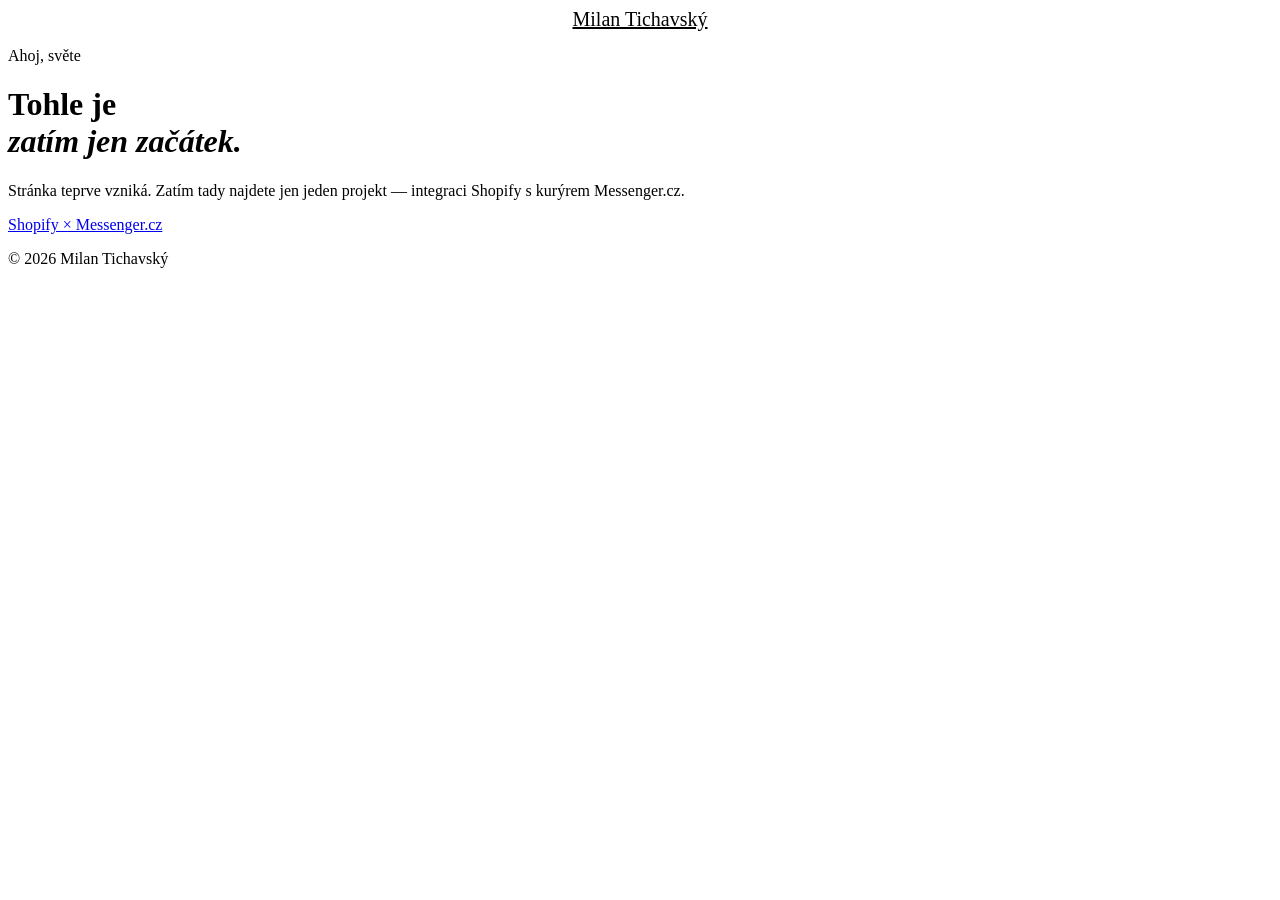
==== index.html @ dc61c3b8 "Improve!" ====
<!DOCTYPE html>
<html lang="cs">
<head>
  <meta charset="UTF-8" />
  <meta name="viewport" content="width=device-width, initial-scale=1.0" />
  <title>Milan Tichavský</title>
  <meta name="description" content="Osobní stránka Milana Tichavského." />

  <link rel="preconnect" href="https://fonts.googleapis.com" />
  <link rel="preconnect" href="https://fonts.gstatic.com" crossorigin />
  <link href="https://fonts.googleapis.com/css2?family=Fraunces:ital,opsz,wght@0,9..144,300;0,9..144,600;1,9..144,300&family=Instrument+Sans:wght@400;500&display=swap" rel="stylesheet" />
  <link rel="stylesheet" href="style.css" />
  <style>
    nav .wrap { display: block; text-align: center; }
    .nav-logo { font-size: 1.25rem; color: var(--ink); }
  </style>
</head>
<body>
  <nav>
    <div class="wrap">
      <a href="/" class="nav-logo">Milan Tichavský</a>
    </div>
  </nav>

  <header class="hero">
    <div class="wrap">
      <p class="eyebrow">Ahoj, světe</p>
      <h1>Tohle je<br /><em>zatím jen začátek.</em></h1>
      <p class="hero-sub">
        Stránka teprve vzniká. Zatím tady najdete jen jeden projekt —
        integraci Shopify s kurýrem Messenger.cz.
      </p>
      <div class="hero-actions">
        <a href="integrace-messenger/index.html" class="btn-primary">Shopify × Messenger.cz</a>
      </div>
    </div>
  </header>

  <footer>
    <div class="wrap">
      <p>&copy; 2026 Milan Tichavský</p>
    </div>
  </footer>
</body>
</html>
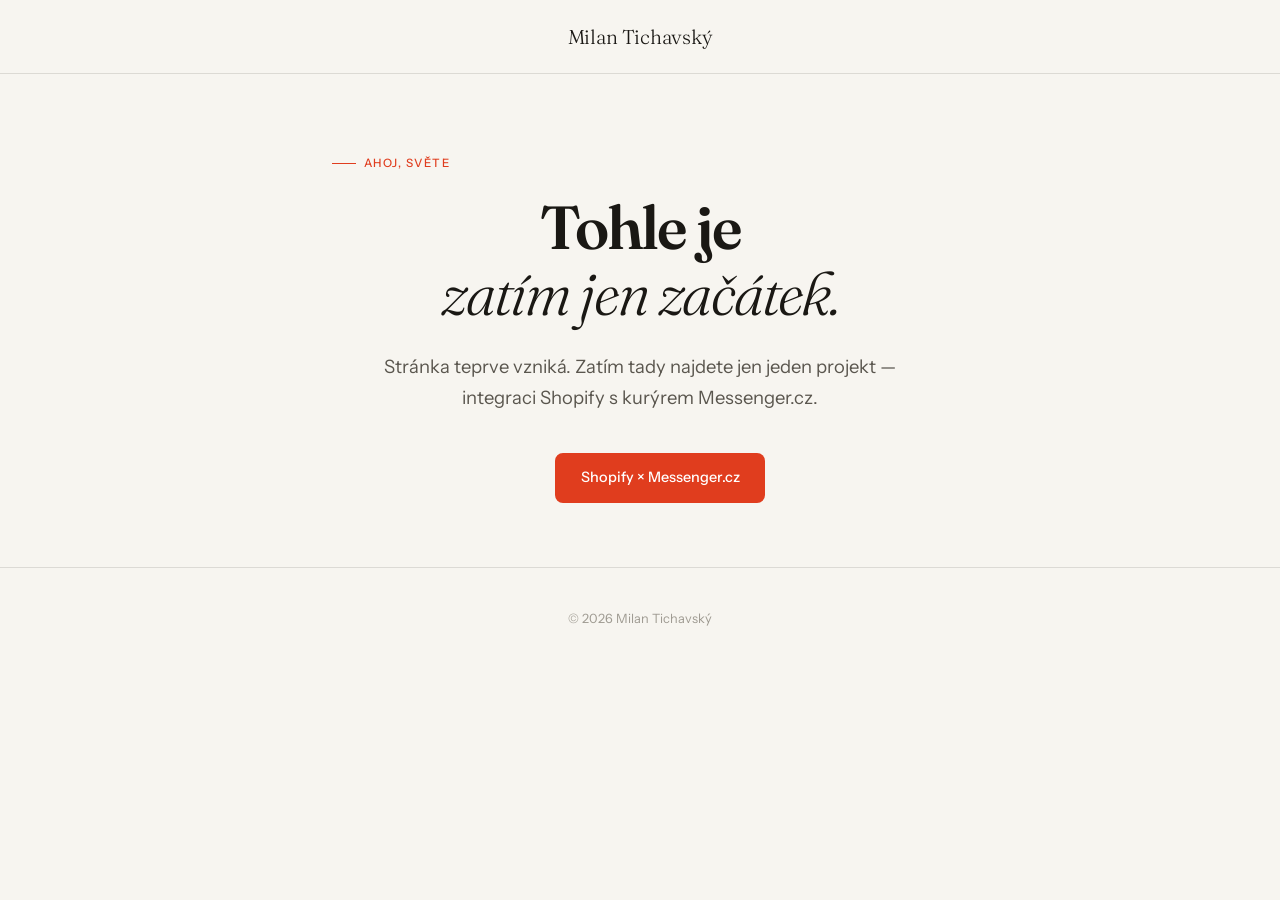
==== commit 33e2fc6c: "Better headings" ====
--- a/index.html
+++ b/index.html
@@ -13,6 +13,9 @@
   <style>
     nav .wrap { display: block; text-align: center; }
     .nav-logo { font-size: 1.25rem; color: var(--ink); }
+    @media (min-width: 768px) {
+      .hero-actions { justify-content: center; margin-left: 2.5rem; }
+    }
   </style>
 </head>
 <body>
--- a/style.css
+++ b/style.css
@@ -0,0 +1,467 @@
+*, *::before, *::after { box-sizing: border-box; margin: 0; padding: 0; }
+
+:root {
+  --bg: #f7f5f0;
+  --surface: #ffffff;
+  --ink: #1a1814;
+  --ink2: #5a564e;
+  --ink3: #9e9a91;
+  --accent: #e03d1e;
+  --accent-bg: #fdf1ee;
+  --rule: rgba(26,24,20,0.12);
+  --max: 760px;
+}
+
+html { scroll-behavior: smooth; }
+
+body {
+  font-family: 'Instrument Sans', sans-serif;
+  background: var(--bg);
+  color: var(--ink);
+  font-size: 17px;
+  line-height: 1.65;
+  -webkit-font-smoothing: antialiased;
+}
+
+/* ── Layout ── */
+.wrap {
+  max-width: var(--max);
+  margin: 0 auto;
+  padding: 0 2rem;
+}
+
+/* ── Nav ── */
+nav {
+  border-bottom: 1px solid var(--rule);
+  padding: 1.25rem 0;
+  position: sticky;
+  top: 0;
+  background: rgba(247,245,240,0.92);
+  backdrop-filter: blur(8px);
+  z-index: 10;
+}
+
+nav .wrap {
+  display: flex;
+  align-items: center;
+  justify-content: space-between;
+}
+
+.nav-logo {
+  font-family: 'Fraunces', serif;
+  font-size: 1rem;
+  font-weight: 300;
+  letter-spacing: -0.01em;
+  color: var(--ink);
+  text-decoration: none;
+}
+
+.nav-logo span {
+  color: var(--accent);
+}
+
+.nav-cta {
+  font-size: 0.8rem;
+  font-weight: 500;
+  color: var(--accent);
+  text-decoration: none;
+  border: 1.5px solid var(--accent);
+  border-radius: 6px;
+  padding: 0.4rem 0.9rem;
+  transition: background 0.15s, color 0.15s;
+}
+
+.nav-cta:hover {
+  background: var(--accent);
+  color: #fff;
+}
+
+/* ── Centering ── */
+.hero .wrap,
+section .wrap { text-align: center; }
+
+.hero-sub,
+.section-intro { margin-left: auto; margin-right: auto; }
+
+.hero-actions,
+.hero-pills { justify-content: center; }
+
+.steps, .faq-list, .contact-grid { text-align: left; }
+
+/* ── Hero ── */
+.hero {
+  padding: 5rem 0 4rem;
+  border-bottom: 1px solid var(--rule);
+
+  opacity: 0;
+  transform: translateY(16px);
+  animation: rise 0.6s cubic-bezier(0.22,1,0.36,1) 0.1s forwards;
+}
+
+@keyframes rise {
+  to { opacity: 1; transform: translateY(0); }
+}
+
+.eyebrow {
+  font-size: 0.72rem;
+  font-weight: 500;
+  letter-spacing: 0.13em;
+  text-transform: uppercase;
+  color: var(--accent);
+  margin-bottom: 1.4rem;
+  display: flex;
+  align-items: center;
+  gap: 0.5rem;
+}
+
+@media (min-width: 768px) {
+  .eyebrow { padding-left: 2.5rem; }
+}
+
+.eyebrow::before {
+  content: '';
+  display: block;
+  width: 24px;
+  height: 1.5px;
+  background: var(--accent);
+}
+
+h1 {
+  font-family: 'Fraunces', serif;
+  font-size: clamp(2.4rem, 5.5vw, 3.8rem);
+  font-weight: 600;
+  line-height: 1.08;
+  letter-spacing: -0.03em;
+  color: var(--ink);
+  margin-bottom: 1.5rem;
+}
+
+h1 em {
+  font-style: italic;
+  font-weight: 300;
+}
+
+.hero-sub {
+  font-size: 1.15rem;
+  color: var(--ink2);
+  max-width: 560px;
+  line-height: 1.7;
+  margin-bottom: 2.5rem;
+}
+
+.hero-pills {
+  display: flex;
+  gap: 0.6rem;
+  flex-wrap: wrap;
+  margin-bottom: 2.5rem;
+}
+
+.price-pill {
+  display: inline-flex;
+  align-items: center;
+  background: var(--accent-bg);
+  border: 1.5px solid rgba(224,61,30,0.2);
+  border-radius: 8px;
+  padding: 0.45rem 0.9rem;
+  font-size: 0.85rem;
+  font-weight: 500;
+  color: var(--accent);
+}
+
+.hero-actions {
+  display: flex;
+  gap: 1rem;
+  flex-wrap: wrap;
+  align-items: center;
+}
+
+.btn-primary {
+  font-family: 'Instrument Sans', sans-serif;
+  font-size: 0.9rem;
+  font-weight: 500;
+  color: #fff;
+  background: var(--accent);
+  border: none;
+  border-radius: 8px;
+  padding: 0.8rem 1.6rem;
+  cursor: pointer;
+  text-decoration: none;
+  transition: opacity 0.15s, transform 0.15s;
+  display: inline-block;
+}
+
+.btn-primary:hover { opacity: 0.88; transform: translateY(-1px); }
+
+.btn-ghost {
+  font-size: 0.9rem;
+  color: var(--ink2);
+  text-decoration: none;
+  border-bottom: 1px solid var(--rule);
+  padding-bottom: 1px;
+  transition: color 0.15s, border-color 0.15s;
+}
+
+.btn-ghost:hover { color: var(--ink); border-color: var(--ink); }
+
+/* ── Sections ── */
+section {
+  padding: 4rem 0;
+  border-bottom: 1px solid var(--rule);
+}
+
+h2 {
+  font-family: 'Fraunces', serif;
+  font-size: clamp(1.6rem, 3.5vw, 2.2rem);
+  font-weight: 600;
+  line-height: 1.15;
+  letter-spacing: -0.025em;
+  margin-bottom: 1rem;
+}
+
+h2 em { font-style: italic; font-weight: 300; }
+
+.section-intro {
+  color: var(--ink2);
+  max-width: 580px;
+  margin-bottom: 2.5rem;
+}
+
+/* ── How it works ── */
+.steps {
+  display: flex;
+  flex-direction: column;
+  gap: 0;
+  position: relative;
+}
+
+.steps::before {
+  content: '';
+  position: absolute;
+  left: 19px;
+  top: 40px;
+  bottom: 40px;
+  width: 1px;
+  background: var(--rule);
+}
+
+.step {
+  display: grid;
+  grid-template-columns: 40px 1fr;
+  gap: 1.25rem;
+  padding: 1.25rem 0;
+  align-items: start;
+}
+
+.step-num {
+  width: 38px;
+  height: 38px;
+  border-radius: 50%;
+  border: 1.5px solid var(--rule);
+  background: var(--bg);
+  display: flex;
+  align-items: center;
+  justify-content: center;
+  font-size: 0.78rem;
+  font-weight: 500;
+  color: var(--ink3);
+  flex-shrink: 0;
+  position: relative;
+  z-index: 1;
+}
+
+.step-num.active {
+  border-color: var(--accent);
+  background: var(--accent);
+  color: #fff;
+}
+
+.step-title {
+  font-weight: 500;
+  font-size: 0.95rem;
+  margin-bottom: 0.2rem;
+  margin-top: 0.5rem;
+}
+
+.step-desc {
+  font-size: 0.88rem;
+  color: var(--ink2);
+  line-height: 1.6;
+}
+
+/* ── Honesty box ── */
+.honesty-box {
+  background: var(--surface);
+  border: 1px solid var(--rule);
+  border-left: 3px solid var(--accent);
+  border-radius: 10px;
+  padding: 1.75rem 2rem;
+  margin-top: 1rem;
+}
+
+.honesty-box p + p { margin-top: 0.85rem; }
+
+.honesty-box strong {
+  font-weight: 500;
+  color: var(--ink);
+}
+
+/* ── FAQ ── */
+.faq-list {
+  display: flex;
+  flex-direction: column;
+  gap: 0;
+}
+
+details {
+  border-bottom: 1px solid var(--rule);
+}
+
+details:first-child { border-top: 1px solid var(--rule); }
+
+summary {
+  font-weight: 500;
+  font-size: 0.97rem;
+  padding: 1.1rem 0;
+  cursor: pointer;
+  list-style: none;
+  display: flex;
+  justify-content: space-between;
+  align-items: center;
+  gap: 1rem;
+}
+
+summary::-webkit-details-marker { display: none; }
+
+summary::after {
+  content: '+';
+  font-size: 1.3rem;
+  font-weight: 300;
+  color: var(--ink3);
+  flex-shrink: 0;
+  transition: transform 0.2s;
+}
+
+details[open] summary::after {
+  transform: rotate(45deg);
+}
+
+.faq-answer {
+  font-size: 0.9rem;
+  color: var(--ink2);
+  line-height: 1.7;
+  padding-bottom: 1.1rem;
+}
+
+.faq-answer p + p { margin-top: 0.6rem; }
+
+/* ── Contact ── */
+.contact-grid {
+  display: grid;
+  grid-template-columns: 1fr 1fr;
+  gap: 1.5rem;
+  margin-top: 0.5rem;
+}
+
+@media (max-width: 520px) {
+  .contact-grid { grid-template-columns: 1fr; }
+}
+
+.contact-card {
+  background: var(--surface);
+  border: 1px solid var(--rule);
+  border-radius: 12px;
+  padding: 1.5rem;
+}
+
+.contact-label {
+  font-size: 0.72rem;
+  font-weight: 500;
+  letter-spacing: 0.1em;
+  text-transform: uppercase;
+  color: var(--ink3);
+  margin-bottom: 0.5rem;
+}
+
+.contact-value {
+  font-size: 1rem;
+  font-weight: 500;
+  color: var(--ink);
+  text-decoration: none;
+  word-break: break-all;
+}
+
+.contact-value:hover { color: var(--accent); }
+
+.contact-note {
+  font-size: 0.8rem;
+  color: var(--ink3);
+  margin-top: 0.35rem;
+}
+
+/* ── Footer ── */
+footer {
+  padding: 2.5rem 0;
+  text-align: center;
+  font-size: 0.8rem;
+  color: var(--ink3);
+}
+
+footer a {
+  color: var(--ink3);
+  text-decoration: none;
+}
+
+footer a:hover { color: var(--accent); }
+
+/* ── Utilities ── */
+.mt-sm { margin-top: 0.75rem; }
+.mt-md { margin-top: 1.5rem; }
+
+a { color: var(--accent); }
+
+/* ── Back pill ── */
+.back-pill {
+  position: fixed;
+  top: 1rem;
+  left: 1rem;
+  display: inline-flex;
+  align-items: center;
+  gap: 0.3rem;
+  font-size: 0.85rem;
+  font-weight: 500;
+  color: var(--ink2);
+  background: var(--surface);
+  border: 1px solid var(--rule);
+  border-radius: 999px;
+  padding: 0.5rem 1rem;
+  text-decoration: none;
+  z-index: 100;
+  transition: opacity 0.3s ease, transform 0.3s ease, color 0.15s;
+}
+
+@media (min-width: 768px) {
+  .back-pill {
+    font-size: 0.95rem;
+    padding: 0.6rem 1.25rem;
+  }
+}
+
+.back-pill:hover { color: var(--ink); }
+
+.back-pill.hidden {
+  opacity: 0;
+  transform: scale(0.85) translateY(-4px);
+  pointer-events: none;
+}
+
+/* ── Stagger animations ── */
+.fade-in {
+  opacity: 0;
+  transform: translateY(14px);
+  transition: opacity 0.5s ease, transform 0.5s ease;
+}
+
+.fade-in.visible {
+  opacity: 1;
+  transform: translateY(0);
+}
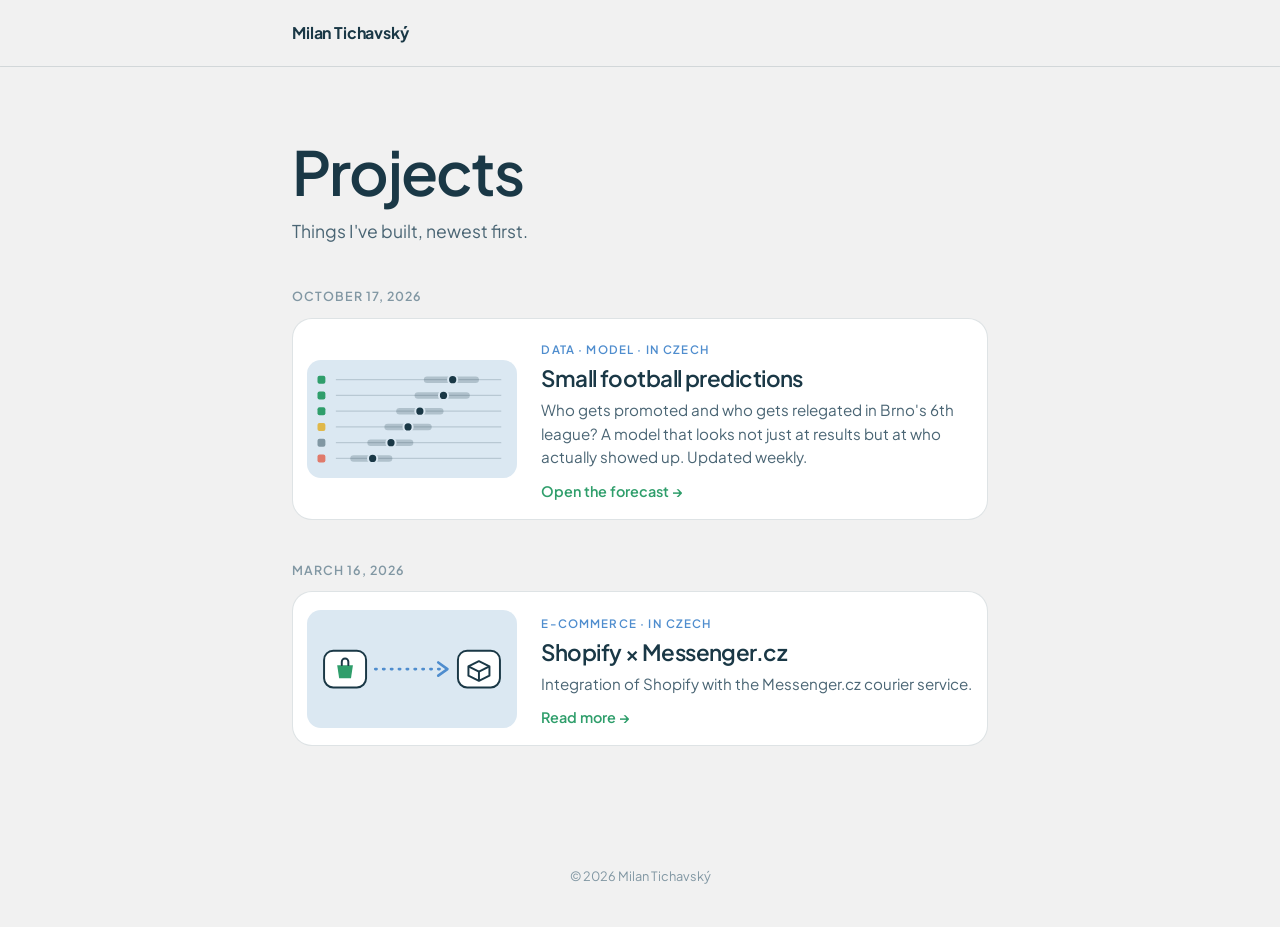
==== commit 28abdd03: "Add small football forecast, blog-style English home, shared restyle Co-Authored-By: Claude Sonnet 5" ====
--- a/index.html
+++ b/index.html
@@ -1,22 +1,14 @@
 <!DOCTYPE html>
-<html lang="cs">
+<html lang="en">
 <head>
   <meta charset="UTF-8" />
   <meta name="viewport" content="width=device-width, initial-scale=1.0" />
-  <title>Milan Tichavský</title>
-  <meta name="description" content="Osobní stránka Milana Tichavského." />
-
+  <title>Milan Tichavský · Projects</title>
+  <meta name="description" content="Projects by Milan Tichavský, newest first." />
   <link rel="preconnect" href="https://fonts.googleapis.com" />
   <link rel="preconnect" href="https://fonts.gstatic.com" crossorigin />
-  <link href="https://fonts.googleapis.com/css2?family=Fraunces:ital,opsz,wght@0,9..144,300;0,9..144,600;1,9..144,300&family=Instrument+Sans:wght@400;500&display=swap" rel="stylesheet" />
+  <link href="https://fonts.googleapis.com/css2?family=Plus+Jakarta+Sans:wght@400;500;600;700&display=swap" rel="stylesheet" />
   <link rel="stylesheet" href="style.css" />
-  <style>
-    nav .wrap { display: block; text-align: center; }
-    .nav-logo { font-size: 1.25rem; color: var(--ink); }
-    @media (min-width: 768px) {
-      .hero-actions { justify-content: center; margin-left: 2.5rem; }
-    }
-  </style>
 </head>
 <body>
   <nav>
@@ -25,19 +17,74 @@
     </div>
   </nav>
 
-  <header class="hero">
-    <div class="wrap">
-      <p class="eyebrow">Ahoj, světe</p>
-      <h1>Tohle je<br /><em>zatím jen začátek.</em></h1>
-      <p class="hero-sub">
-        Stránka teprve vzniká. Zatím tady najdete jen jeden projekt —
-        integraci Shopify s kurýrem Messenger.cz.
-      </p>
-      <div class="hero-actions">
-        <a href="integrace-messenger/index.html" class="btn-primary">Shopify × Messenger.cz</a>
-      </div>
-    </div>
-  </header>
+  <main class="wrap">
+    <header class="blog-intro">
+      <h1>Projects</h1>
+      <p>Things I've built, newest first.</p>
+    </header>
+
+    <ol class="feed">
+      <li>
+        <time datetime="2026-10-17">October 17, 2026</time>
+        <a class="entry" href="maly-fotbal/">
+          <div class="thumb">
+            <svg viewBox="0 0 320 180" role="img" aria-label="Chart of expected final points per team">
+              <rect width="320" height="180" fill="#dbe8f2"/>
+              <g stroke="#1a3846" stroke-opacity=".18" stroke-width="2">
+                <line x1="44" y1="30" x2="296" y2="30"/><line x1="44" y1="54" x2="296" y2="54"/>
+                <line x1="44" y1="78" x2="296" y2="78"/><line x1="44" y1="102" x2="296" y2="102"/>
+                <line x1="44" y1="126" x2="296" y2="126"/><line x1="44" y1="150" x2="296" y2="150"/>
+              </g>
+              <g fill="#1a3846" fill-opacity=".22">
+                <rect x="178" y="25" width="84" height="10" rx="5"/><rect x="164" y="49" width="84" height="10" rx="5"/>
+                <rect x="136" y="73" width="72" height="10" rx="5"/><rect x="118" y="97" width="72" height="10" rx="5"/>
+                <rect x="92" y="121" width="70" height="10" rx="5"/><rect x="66" y="145" width="64" height="10" rx="5"/>
+              </g>
+              <g fill="#1a3846" stroke="#dbe8f2" stroke-width="3">
+                <circle cx="222" cy="30" r="7"/><circle cx="208" cy="54" r="7"/><circle cx="172" cy="78" r="7"/>
+                <circle cx="154" cy="102" r="7"/><circle cx="128" cy="126" r="7"/><circle cx="100" cy="150" r="7"/>
+              </g>
+              <g>
+                <rect x="16" y="24" width="12" height="12" rx="3" fill="#2f9e6b"/><rect x="16" y="48" width="12" height="12" rx="3" fill="#2f9e6b"/>
+                <rect x="16" y="72" width="12" height="12" rx="3" fill="#2f9e6b"/><rect x="16" y="96" width="12" height="12" rx="3" fill="#e0b84a"/>
+                <rect x="16" y="120" width="12" height="12" rx="3" fill="#8197a3"/><rect x="16" y="144" width="12" height="12" rx="3" fill="#e07a6b"/>
+              </g>
+            </svg>
+          </div>
+          <div class="body">
+            <span class="tag">Data · Model · in Czech</span>
+            <h2>Small football predictions</h2>
+            <p>Who gets promoted and who gets relegated in Brno's 6th league? A model that looks not just at results but at who actually showed up. Updated weekly.</p>
+            <span class="more">Open the forecast →</span>
+          </div>
+        </a>
+      </li>
+
+      <li>
+        <time datetime="2026-03-16">March 16, 2026</time>
+        <a class="entry" href="integrace-messenger/index.html">
+          <div class="thumb">
+            <svg viewBox="0 0 320 180" role="img" aria-label="Shopify connected to the Messenger.cz courier">
+              <rect width="320" height="180" fill="#dbe8f2"/>
+              <rect x="26" y="62" width="64" height="56" rx="14" fill="#fff" stroke="#1a3846" stroke-width="3"/>
+              <path d="M46 84h24l-3 20H49z" fill="#2f9e6b"/><path d="M53 84v-5a5 5 0 0 1 10 0v5" fill="none" stroke="#1a3846" stroke-width="3" stroke-linecap="round"/>
+              <rect x="230" y="62" width="64" height="56" rx="14" fill="#fff" stroke="#1a3846" stroke-width="3"/>
+              <path d="M246 100V86l16-8 16 8v14l-16 8z" fill="none" stroke="#1a3846" stroke-width="3" stroke-linejoin="round"/>
+              <path d="M246 86l16 8 16-8M262 94v14" fill="none" stroke="#1a3846" stroke-width="3" stroke-linejoin="round"/>
+              <path d="M104 90h104" stroke="#4f8dce" stroke-width="4" stroke-dasharray="2 10" stroke-linecap="round"/>
+              <path d="M200 80l14 10-14 10" fill="none" stroke="#4f8dce" stroke-width="4" stroke-linecap="round" stroke-linejoin="round"/>
+            </svg>
+          </div>
+          <div class="body">
+            <span class="tag">E-commerce · in Czech</span>
+            <h2>Shopify × Messenger.cz</h2>
+            <p>Integration of Shopify with the Messenger.cz courier service.</p>
+            <span class="more">Read more →</span>
+          </div>
+        </a>
+      </li>
+    </ol>
+  </main>
 
   <footer>
     <div class="wrap">
--- a/style.css
+++ b/style.css
@@ -1,21 +1,23 @@
 *, *::before, *::after { box-sizing: border-box; margin: 0; padding: 0; }
 
 :root {
-  --bg: #f7f5f0;
+  --bg: #f1f1f1;
   --surface: #ffffff;
-  --ink: #1a1814;
-  --ink2: #5a564e;
-  --ink3: #9e9a91;
-  --accent: #e03d1e;
-  --accent-bg: #fdf1ee;
-  --rule: rgba(26,24,20,0.12);
+  --ink: #1a3846;
+  --ink2: #4a6574;
+  --ink3: #8197a3;
+  --accent: #2f9e6b;
+  --accent-bg: #e6f3ec;
+  --blue: #4f8dce;
+  --rule: rgba(26,56,70,0.14);
+  --font: 'Plus Jakarta Sans', system-ui, -apple-system, 'Segoe UI', sans-serif;
   --max: 760px;
 }
 
 html { scroll-behavior: smooth; }
 
 body {
-  font-family: 'Instrument Sans', sans-serif;
+  font-family: var(--font);
   background: var(--bg);
   color: var(--ink);
   font-size: 17px;
@@ -36,7 +38,7 @@
   padding: 1.25rem 0;
   position: sticky;
   top: 0;
-  background: rgba(247,245,240,0.92);
+  background: rgba(241,241,241,0.92);
   backdrop-filter: blur(8px);
   z-index: 10;
 }
@@ -48,9 +50,9 @@
 }
 
 .nav-logo {
-  font-family: 'Fraunces', serif;
+  font-family: var(--font);
   font-size: 1rem;
-  font-weight: 300;
+  font-weight: 700;
   letter-spacing: -0.01em;
   color: var(--ink);
   text-decoration: none;
@@ -127,7 +129,7 @@
 }
 
 h1 {
-  font-family: 'Fraunces', serif;
+  font-family: var(--font);
   font-size: clamp(2.4rem, 5.5vw, 3.8rem);
   font-weight: 600;
   line-height: 1.08;
@@ -137,8 +139,9 @@
 }
 
 h1 em {
-  font-style: italic;
-  font-weight: 300;
+  font-style: normal;
+  font-weight: 600;
+  color: var(--accent);
 }
 
 .hero-sub {
@@ -160,7 +163,7 @@
   display: inline-flex;
   align-items: center;
   background: var(--accent-bg);
-  border: 1.5px solid rgba(224,61,30,0.2);
+  border: 1.5px solid rgba(47,158,107,0.25);
   border-radius: 8px;
   padding: 0.45rem 0.9rem;
   font-size: 0.85rem;
@@ -176,7 +179,7 @@
 }
 
 .btn-primary {
-  font-family: 'Instrument Sans', sans-serif;
+  font-family: var(--font);
   font-size: 0.9rem;
   font-weight: 500;
   color: #fff;
@@ -210,7 +213,7 @@
 }
 
 h2 {
-  font-family: 'Fraunces', serif;
+  font-family: var(--font);
   font-size: clamp(1.6rem, 3.5vw, 2.2rem);
   font-weight: 600;
   line-height: 1.15;
@@ -218,7 +221,7 @@
   margin-bottom: 1rem;
 }
 
-h2 em { font-style: italic; font-weight: 300; }
+h2 em { font-style: normal; font-weight: 600; color: var(--accent); }
 
 .section-intro {
   color: var(--ink2);
@@ -465,3 +468,47 @@
   opacity: 1;
   transform: translateY(0);
 }
+
+
+/* ── Blog-style home: dated project list ── */
+.blog-intro { padding: 4.5rem 0 2.5rem; }
+.blog-intro h1 { margin-bottom: 0.75rem; }
+.blog-intro p { color: var(--ink2); font-size: 1.1rem; max-width: 520px; }
+
+.feed { list-style: none; display: flex; flex-direction: column; gap: 2.5rem; padding-bottom: 5rem; }
+
+.feed time {
+  display: block;
+  font-size: 0.78rem;
+  font-weight: 600;
+  letter-spacing: 0.08em;
+  text-transform: uppercase;
+  color: var(--ink3);
+  margin-bottom: 0.7rem;
+}
+
+.entry {
+  display: grid;
+  grid-template-columns: 210px 1fr;
+  gap: 1.5rem;
+  align-items: center;
+  background: var(--surface);
+  border: 1px solid var(--rule);
+  border-radius: 20px;
+  padding: 0.9rem;
+  color: var(--ink);
+  text-decoration: none;
+  transition: transform 0.15s, box-shadow 0.15s;
+}
+
+.entry:hover { transform: translateY(-2px); box-shadow: 0 12px 32px rgba(26,56,70,0.09); }
+.entry .thumb svg { display: block; width: 100%; height: auto; border-radius: 14px; }
+.entry .tag { font-size: 0.72rem; font-weight: 600; letter-spacing: 0.1em; text-transform: uppercase; color: var(--blue); }
+.entry h2 { font-size: 1.4rem; margin: 0.3rem 0 0.4rem; }
+.entry p { color: var(--ink2); font-size: 0.95rem; line-height: 1.55; }
+.entry .more { display: inline-block; margin-top: 0.7rem; font-size: 0.9rem; font-weight: 600; color: var(--accent); }
+
+@media (max-width: 600px) {
+  .entry { grid-template-columns: 1fr; gap: 1rem; padding: 0.8rem 0.8rem 1.2rem; }
+  .entry .body { padding: 0 0.4rem; }
+}
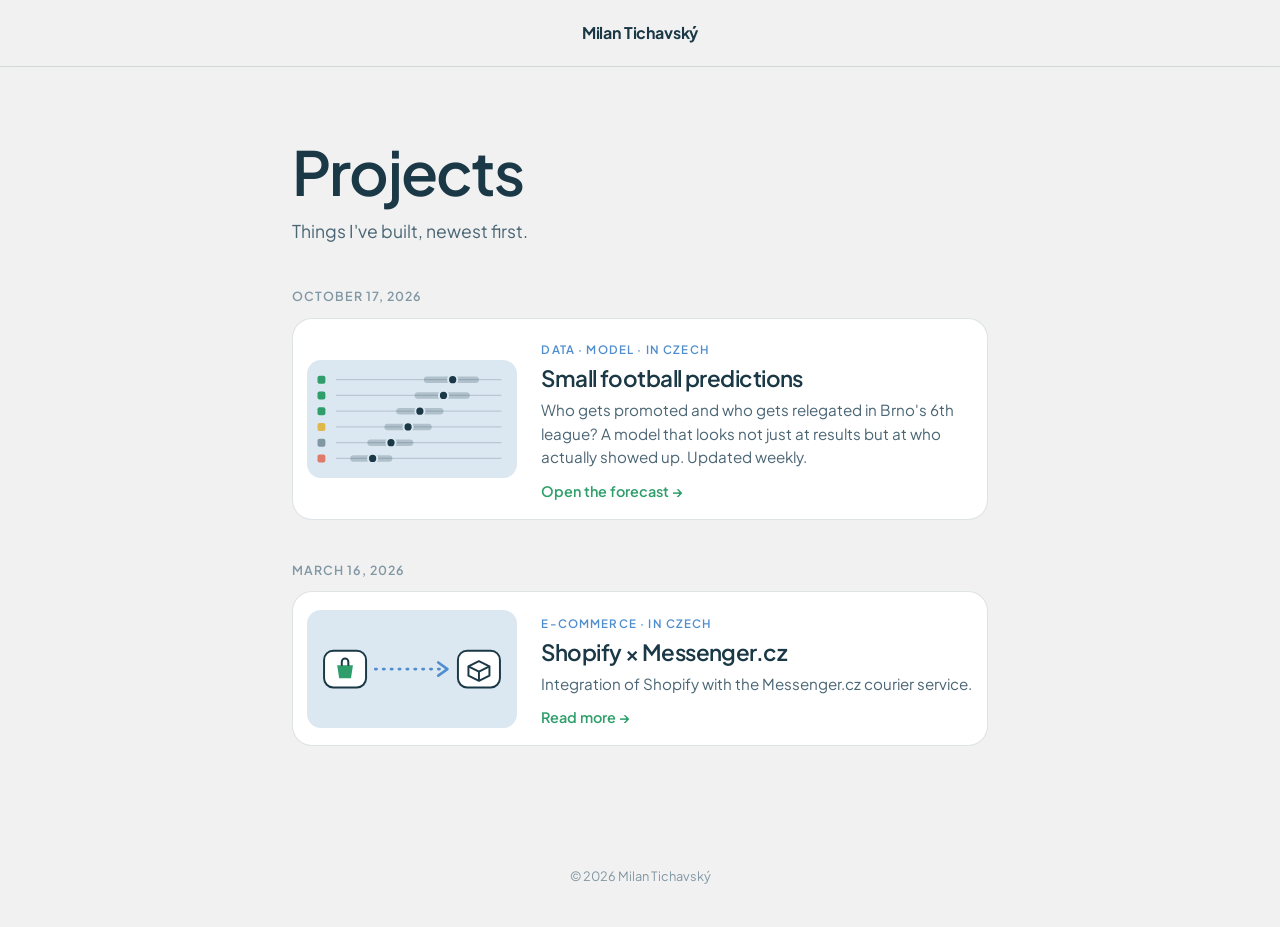
==== commit 95c0a521: "Add small football forecast and its generator; restyle home Co-Authored-By: Claude Opus 5.5 <noreply" ====
--- a/index.html
+++ b/index.html
@@ -26,7 +26,7 @@
     <ol class="feed">
       <li>
         <time datetime="2026-10-17">October 17, 2026</time>
-        <a class="entry" href="maly-fotbal/">
+        <a class="entry" href="maly-fotbal/index.html">
           <div class="thumb">
             <svg viewBox="0 0 320 180" role="img" aria-label="Chart of expected final points per team">
               <rect width="320" height="180" fill="#dbe8f2"/>
--- a/style.css
+++ b/style.css
@@ -46,7 +46,7 @@
 nav .wrap {
   display: flex;
   align-items: center;
-  justify-content: space-between;
+  justify-content: center;
 }
 
 .nav-logo {
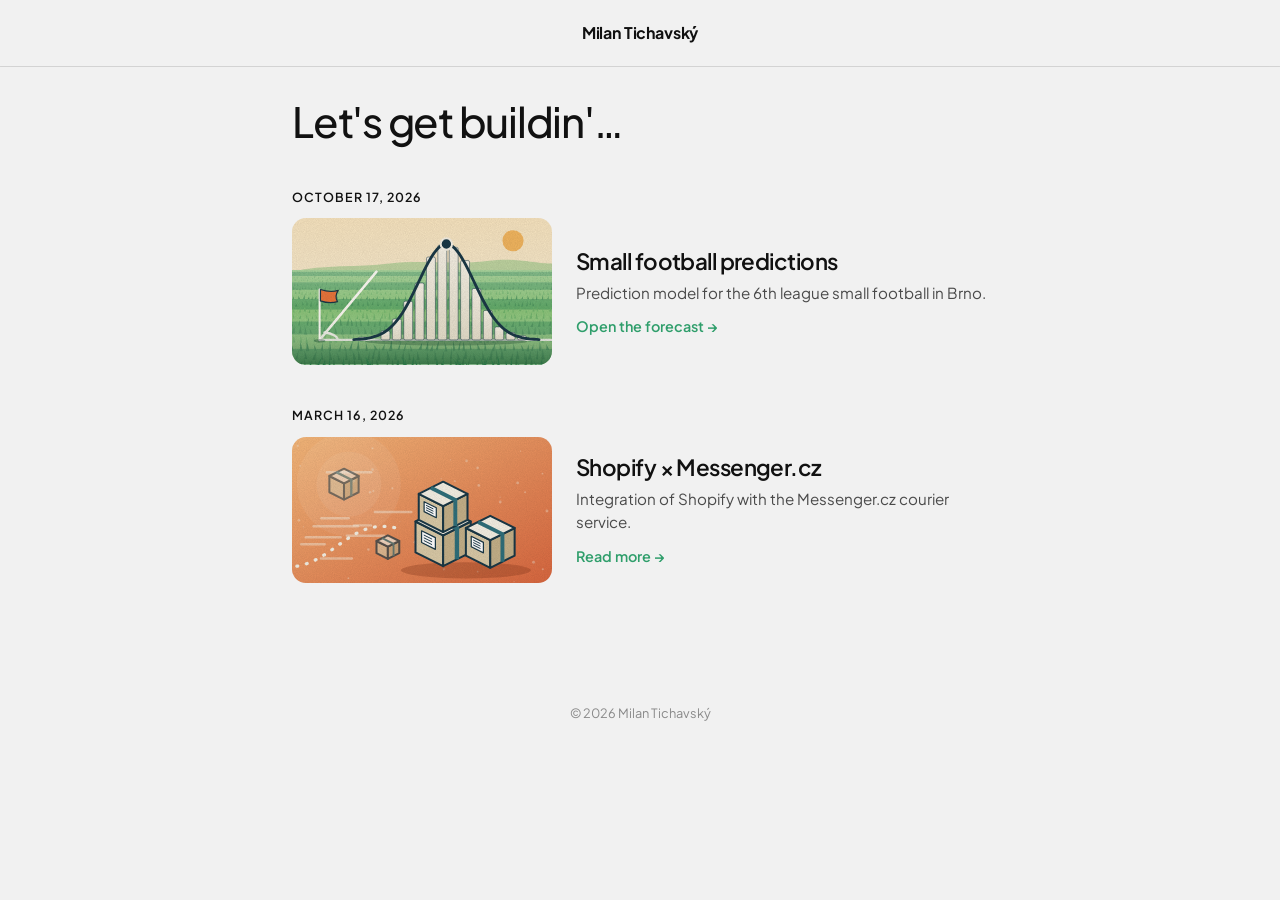
==== commit 901d47bf: "Redesign home with illustrated project thumbnails The old thumbnails were small wireframe-style diag" ====
--- a/index.html
+++ b/index.html
@@ -19,8 +19,7 @@
 
   <main class="wrap">
     <header class="blog-intro">
-      <h1>Projects</h1>
-      <p>Things I've built, newest first.</p>
+      <h1>Let's get buildin'…</h1>
     </header>
 
     <ol class="feed">
@@ -28,33 +27,32 @@
         <time datetime="2026-10-17">October 17, 2026</time>
         <a class="entry" href="maly-fotbal/index.html">
           <div class="thumb">
-            <svg viewBox="0 0 320 180" role="img" aria-label="Chart of expected final points per team">
-              <rect width="320" height="180" fill="#dbe8f2"/>
-              <g stroke="#1a3846" stroke-opacity=".18" stroke-width="2">
-                <line x1="44" y1="30" x2="296" y2="30"/><line x1="44" y1="54" x2="296" y2="54"/>
-                <line x1="44" y1="78" x2="296" y2="78"/><line x1="44" y1="102" x2="296" y2="102"/>
-                <line x1="44" y1="126" x2="296" y2="126"/><line x1="44" y1="150" x2="296" y2="150"/>
-              </g>
-              <g fill="#1a3846" fill-opacity=".22">
-                <rect x="178" y="25" width="84" height="10" rx="5"/><rect x="164" y="49" width="84" height="10" rx="5"/>
-                <rect x="136" y="73" width="72" height="10" rx="5"/><rect x="118" y="97" width="72" height="10" rx="5"/>
-                <rect x="92" y="121" width="70" height="10" rx="5"/><rect x="66" y="145" width="64" height="10" rx="5"/>
-              </g>
-              <g fill="#1a3846" stroke="#dbe8f2" stroke-width="3">
-                <circle cx="222" cy="30" r="7"/><circle cx="208" cy="54" r="7"/><circle cx="172" cy="78" r="7"/>
-                <circle cx="154" cy="102" r="7"/><circle cx="128" cy="126" r="7"/><circle cx="100" cy="150" r="7"/>
-              </g>
-              <g>
-                <rect x="16" y="24" width="12" height="12" rx="3" fill="#2f9e6b"/><rect x="16" y="48" width="12" height="12" rx="3" fill="#2f9e6b"/>
-                <rect x="16" y="72" width="12" height="12" rx="3" fill="#2f9e6b"/><rect x="16" y="96" width="12" height="12" rx="3" fill="#e0b84a"/>
-                <rect x="16" y="120" width="12" height="12" rx="3" fill="#8197a3"/><rect x="16" y="144" width="12" height="12" rx="3" fill="#e07a6b"/>
-              </g>
+            <svg viewBox="0 0 320 180" role="img" aria-label="Prediction distribution standing in the corner of a football pitch">
+              <defs>
+                <linearGradient id="sky-a" x1="0" y1="0" x2="0" y2="1"><stop offset="0" stop-color="#f6e2bd"/><stop offset="1" stop-color="#f1ead6"/></linearGradient>
+                <linearGradient id="shade-a" x1="0" y1="0" x2="0" y2="1"><stop offset="0" stop-color="#fff" stop-opacity=".25"/><stop offset=".45" stop-color="#fff" stop-opacity="0"/><stop offset="1" stop-color="#0d3a24" stop-opacity=".4"/></linearGradient>
+                <linearGradient id="bar-a" x1="0" y1="0" x2="0" y2="1"><stop offset="0" stop-color="#f4efe3"/><stop offset="1" stop-color="#e3dcc8"/></linearGradient>
+                <filter id="grain-a"><feTurbulence type="fractalNoise" baseFrequency=".9" numOctaves="2" stitchTiles="stitch"/><feColorMatrix values="0 0 0 0 0  0 0 0 0 0  0 0 0 0 0  0 0 0 .1 0"/><feComposite in2="SourceGraphic" operator="in"/></filter>
+              </defs>
+              <rect width="320" height="180" fill="url(#sky-a)"/>
+              <circle cx="272" cy="28" r="13" fill="#f0b45e"/>
+              <path d="M0 66C40 57 80 61 120 56s80 2 120-3 60 4 80 3V68H0z" fill="#a6c98f" opacity=".7"/>
+              <rect y="64" width="320" height="2.8" fill="#8cc47a"/><rect y="66.3" width="320" height="5.7" fill="#5fa866"/><rect y="71.5" width="320" height="8" fill="#8cc47a"/><rect y="79" width="320" height="10" fill="#5fa866"/><rect y="88.4" width="320" height="11.8" fill="#8cc47a"/><rect y="99.7" width="320" height="13.5" fill="#5fa866"/><rect y="112.7" width="320" height="15.1" fill="#8cc47a"/><rect y="127.3" width="320" height="16.6" fill="#5fa866"/><rect y="143.4" width="320" height="18.1" fill="#8cc47a"/><rect y="161" width="320" height="19.5" fill="#5fa866"/>
+              <path fill="#4a9459" d="M-4.6 67.3Q-4 66.6 -4 66Q-3.6 66.7 -3.5 67.3zM-1.9 67.1Q-1.4 66.4 -1.4 65.9Q-1 66.5 -0.8 67.1zM0.1 67.2Q0.5 65.9 0.2 64.8Q0.8 66 1.1 67.2zM2.3 68.3Q2.9 67.2 2.8 66.2Q3.4 67.3 3.6 68.3zM6.5 67.1Q7 66.2 6.7 65.5Q7.4 66.3 7.7 67.1zM8.6 67.6Q9.2 66.8 9.3 66.2Q9.6 66.9 9.8 67.6zM12 67.7Q12.4 67 12 66.5Q12.7 67.1 13 67.7zM14.3 68.4Q14.8 67.5 14.9 66.7Q15.2 67.5 15.3 68.4zM17.1 67.6Q17.6 66.4 17.4 65.4Q18 66.5 18.3 67.6zM20.3 68.1Q20.8 66.8 20.6 65.8Q21.2 66.9 21.5 68.1zM24.5 67.2Q24.9 66 24.6 65Q25.3 66.1 25.5 67.2zM27.4 67.1Q28 65.8 28.1 64.8Q28.4 65.9 28.5 67.1zM31.3 67.6Q31.9 66.5 32 65.6Q32.3 66.6 32.5 67.6zM34.2 68.7Q34.8 67.7 35 66.8Q35.3 67.7 35.4 68.7zM36.2 68.4Q36.8 67 37.1 65.8Q37.2 67.1 37.3 68.4zM38.7 67.8Q39.2 67.1 39.2 66.5Q39.6 67.2 39.8 67.8zM41.1 67.2Q41.3 66 41 65Q41.6 66.1 41.8 67.2zM43.2 67.8Q43.8 67.1 43.8 66.5Q44.2 67.1 44.4 67.8zM46.3 68.8Q46.9 67.4 46.7 66.4Q47.3 67.6 47.5 68.8zM49.1 67.7Q49.6 66.3 49.3 65.2Q50.1 66.4 50.4 67.7zM51.5 67.5Q52 66.4 52.1 65.6Q52.3 66.5 52.4 67.5zM53.9 67Q54.4 66.1 54.5 65.3Q54.7 66.1 54.9 67zM58 68.4Q58.5 67.2 58.7 66.3Q58.9 67.3 59 68.4zM59.8 68.8Q60.5 67.5 60.8 66.4Q60.9 67.6 61 68.8zM62.8 67.8Q63 66.6 62.6 65.7Q63.3 66.8 63.5 67.8zM64.7 67.4Q65 66.5 64.6 65.7Q65.3 66.6 65.5 67.4zM66.5 67.3Q66.8 66.4 66.3 65.6Q67 66.4 67.3 67.3zM70.4 68.2Q70.8 67.4 70.6 66.7Q71 67.5 71.2 68.2zM72.9 67.2Q73.5 65.8 73.4 64.7Q73.9 66 74.1 67.2zM76.1 67.2Q76.4 66.2 76.2 65.5Q76.6 66.3 76.8 67.2zM79.9 67.3Q80.2 65.9 80.3 64.8Q80.5 66.1 80.6 67.3zM82 68.1Q82.5 67 83 66.1Q82.8 67.1 82.7 68.1zM85.8 68.4Q86.2 67.5 85.9 66.7Q86.5 67.5 86.7 68.4zM89.3 68.1Q89.8 67.2 89.6 66.4Q90.2 67.2 90.5 68.1zM93.1 69Q93.8 67.7 94 66.6Q94.2 67.8 94.3 69zM96.7 67.5Q97.1 66.5 96.7 65.8Q97.4 66.6 97.7 67.5zM98.7 67.6Q99.2 66.4 99.6 65.4Q99.5 66.5 99.5 67.6zM101.3 68.9Q101.9 67.5 101.8 66.3Q102.4 67.6 102.6 68.9zM103.9 67.5Q104.3 66.6 104.5 66Q104.6 66.7 104.7 67.5zM107.8 68.7Q108.4 67.5 108.6 66.6Q108.7 67.6 108.8 68.7zM109.6 68.3Q110.3 67.1 110.6 66Q110.8 67.2 110.9 68.3zM112.6 67.4Q113.3 66.4 113.6 65.7Q113.7 66.5 113.8 67.4zM116.9 67.8Q117.4 66.4 117.6 65.3Q117.7 66.5 117.8 67.8zM119.2 67.3Q119.6 65.9 119.9 64.8Q119.9 66 119.9 67.3zM121.1 68.7Q121.7 67.5 121.5 66.5Q122.1 67.6 122.3 68.7zM124.5 67.3Q124.9 65.9 125 64.7Q125.1 66 125.2 67.3zM127.4 68.9Q128 67.5 128.3 66.4Q128.3 67.7 128.4 68.9zM129.8 67.5Q130.2 66.7 130.3 66Q130.5 66.7 130.6 67.5zM132.2 67.8Q132.6 66.5 132.4 65.4Q132.8 66.6 133 67.8zM134.9 68.2Q135.6 67.2 136 66.4Q136.1 67.3 136.1 68.2zM138 68.1Q138.5 67.4 138.4 66.8Q138.9 67.5 139 68.1zM140.2 67Q140.7 66.2 140.7 65.6Q141.2 66.3 141.3 67zM143.8 68.1Q144.3 67.1 144.4 66.2Q144.6 67.2 144.7 68.1zM147.5 67.2Q147.9 66.4 147.7 65.7Q148.3 66.4 148.5 67.2zM151.1 68Q151.8 66.8 152.1 65.8Q152.1 66.9 152.2 68zM154 68.2Q154.6 67.2 154.7 66.3Q154.9 67.3 155 68.2zM156.9 68.1Q157.4 66.7 157.6 65.5Q157.8 66.8 157.9 68.1zM160.9 68.9Q161.4 67.8 161.8 66.9Q161.7 67.9 161.7 68.9zM164.7 67.3Q165 66.3 164.6 65.5Q165.2 66.4 165.5 67.3zM166.9 67.1Q167.6 65.9 168 64.8Q168 66 168 67.1zM169.1 68.4Q169.8 67.7 170.1 67Q170.1 67.7 170.2 68.4zM173.1 67.4Q173.8 66.5 173.8 65.7Q174.2 66.6 174.4 67.4zM177.6 68.7Q178 67.7 178 66.9Q178.2 67.8 178.3 68.7zM180.1 67.4Q180.4 66.2 180 65.2Q180.7 66.3 181 67.4zM183.3 67.9Q183.7 67 183.8 66.2Q184 67 184 67.9zM186.1 67.1Q186.9 65.9 187.3 64.8Q187.3 66 187.4 67.1zM188.4 67.5Q188.7 66.3 188.5 65.2Q189 66.4 189.1 67.5zM190.3 67.8Q190.8 66.6 190.6 65.5Q191.2 66.7 191.5 67.8zM192.5 68.8Q192.9 67.6 192.5 66.7Q193.3 67.7 193.6 68.8zM194.5 68.4Q195.1 67.7 195.5 67.1Q195.4 67.7 195.5 68.4zM197.9 68.6Q198.2 67.3 197.8 66.2Q198.4 67.4 198.7 68.6zM201.7 67.9Q202.3 66.8 202.7 65.9Q202.6 66.9 202.6 67.9zM204.1 67.3Q204.5 66.4 204.1 65.7Q204.9 66.5 205.1 67.3zM206.4 67.1Q206.7 66.2 206.6 65.5Q207 66.3 207.2 67.1zM209.9 67.6Q210.4 66.8 210.2 66.1Q210.7 66.9 210.9 67.6zM211.9 67.5Q212.3 66.3 212.3 65.3Q212.5 66.4 212.6 67.5zM213.9 67.9Q214.6 67.2 214.9 66.6Q215.1 67.3 215.2 67.9zM216.8 68Q217.4 67 217.4 66.2Q217.8 67.1 218 68zM220.4 69Q220.9 67.7 221.1 66.6Q221.2 67.8 221.3 69zM223.7 67.8Q224 67.1 223.7 66.5Q224.3 67.2 224.6 67.8zM225.7 68.5Q226 67.7 225.6 67.1Q226.3 67.8 226.5 68.5zM229.4 68.7Q229.9 67.9 229.6 67.1Q230.2 67.9 230.5 68.7zM232 67.9Q232.4 66.9 232.1 66.1Q232.6 67 232.8 67.9zM236 68.9Q236.7 68.1 237.1 67.4Q237 68.2 237.1 68.9zM238.7 67.7Q239.1 66.8 239.1 66Q239.3 66.8 239.4 67.7zM241.6 67.4Q242 66.7 241.8 66.2Q242.4 66.8 242.6 67.4zM243.7 67.8Q244 67.1 243.9 66.6Q244.3 67.2 244.5 67.8zM246 68.2Q246.5 66.9 246.7 65.9Q246.9 67 247 68.2zM249.5 68.8Q250.1 67.8 250.6 67.1Q250.5 67.9 250.4 68.8zM251.6 68.4Q252.2 67.8 252.5 67.2Q252.6 67.8 252.7 68.4zM255.5 68.3Q256 67 255.6 65.9Q256.4 67.1 256.7 68.3zM258.5 68Q259.2 66.7 259.5 65.7Q259.7 66.8 259.7 68zM261.8 68.8Q262.3 67.6 262 66.6Q262.6 67.7 262.9 68.8zM263.8 67.3Q264.3 66.5 264.6 65.9Q264.6 66.6 264.7 67.3zM266.8 68.3Q267.4 67.1 267.3 66.1Q267.7 67.2 267.9 68.3zM268.6 68.6Q269.2 67.5 269.2 66.7Q269.6 67.6 269.7 68.6zM272 67.1Q272.4 66.3 272 65.6Q272.8 66.4 273.1 67.1zM274.6 68.5Q275.1 67.2 275.6 66.2Q275.4 67.3 275.4 68.5zM277.5 67.8Q278 66.6 278.3 65.6Q278.4 66.7 278.5 67.8zM280.9 68.3Q281.2 67.5 281 66.9Q281.4 67.6 281.6 68.3zM284.3 67.6Q284.7 66.9 284.3 66.4Q285.1 67 285.4 67.6zM286.7 68.3Q287.2 67.2 287 66.2Q287.6 67.3 287.8 68.3zM289.8 67.9Q290.4 67.2 290.8 66.6Q290.8 67.2 290.8 67.9zM292 69Q292.6 68.3 292.5 67.7Q293 68.3 293.2 69zM295.9 68.9Q296.3 68.1 296 67.4Q296.6 68.1 296.8 68.9zM299.9 67.4Q300.4 66.7 300.5 66Q300.8 66.7 301 67.4zM303.9 67.3Q304.6 66.2 305 65.4Q305.1 66.3 305.1 67.3zM307.4 67.5Q307.9 66.4 307.4 65.6Q308.3 66.5 308.6 67.5zM309.3 68Q309.7 67.1 309.4 66.4Q310 67.2 310.3 68zM311.8 67.6Q312.5 67 312.7 66.4Q312.9 67 313 67.6zM315.6 67.2Q316.4 66 316.7 65Q316.8 66.1 316.9 67.2zM318.3 67.7Q318.8 66.3 318.9 65.1Q319.1 66.4 319.2 67.7zM321 67.9Q321.3 67.2 320.9 66.6Q321.6 67.2 321.8 67.9zM-4.5 69.8Q-4 68.9 -4 68.2Q-3.7 69 -3.6 69.8zM-2.3 68.7Q-1.4 67.3 -1.1 66.2Q-0.9 67.4 -0.8 68.7zM1.5 69.8Q2.3 68.7 2.5 67.7Q2.8 68.8 2.9 69.8zM3.8 69.4Q4.4 68.1 4.5 67.1Q4.8 68.2 4.9 69.4zM6.4 68.1Q7.1 67.3 7.1 66.6Q7.6 67.3 7.8 68.1zM9.4 68.6Q10 67.1 9.7 65.9Q10.4 67.2 10.7 68.6zM13.2 68.6Q13.7 67.6 13.4 66.7Q14.1 67.6 14.4 68.6zM15.5 68.4Q16.2 67.3 15.9 66.4Q16.7 67.4 17 68.4zM20.1 69.9Q20.6 69.2 20.3 68.5Q21 69.2 21.3 69.9zM22.5 68.6Q22.9 67.8 22.7 67Q23.2 67.8 23.4 68.6zM25.8 69.7Q26.5 68.7 26.4 67.9Q26.9 68.8 27.2 69.7zM29.4 68.7Q29.8 68 29.6 67.4Q30.2 68 30.4 68.7zM33.9 68.2Q34.6 67 35 66Q35 67.1 35.1 68.2zM36.6 68.5Q37.1 67.5 37 66.7Q37.4 67.6 37.6 68.5zM41 69.7Q41.5 68.9 41.1 68.4Q42 69 42.4 69.7zM45 69.7Q45.4 68.6 45 67.6Q45.8 68.7 46.2 69.7zM48 69.8Q48.8 68.4 49.2 67.3Q49.3 68.6 49.3 69.8zM50.9 68.2Q51.4 67.1 51.6 66.2Q51.7 67.2 51.8 68.2zM55.2 69.4Q55.9 68.1 55.8 67Q56.3 68.2 56.5 69.4zM58.7 68Q59.5 67.2 59.9 66.4Q60 67.2 60 68zM62.7 68.6Q63.2 67.7 63.3 66.9Q63.5 67.8 63.6 68.6zM66.6 68.2Q67 67.1 67.1 66.2Q67.3 67.2 67.4 68.2zM69.4 68.4Q70 67.7 69.8 67.1Q70.4 67.8 70.7 68.4zM72.7 69.9Q73.3 68.5 73.3 67.3Q73.7 68.6 73.9 69.9zM75.2 68.4Q75.9 67.2 75.7 66.2Q76.4 67.3 76.7 68.4zM77.4 69Q77.9 67.9 77.7 67.1Q78.4 68 78.6 69zM81.3 69.8Q81.8 69.1 81.6 68.5Q82.1 69.2 82.3 69.8zM84.5 69.3Q85 68 85.2 66.9Q85.4 68.1 85.4 69.3zM87.6 68.4Q88.4 67.4 88.7 66.7Q88.9 67.5 89.1 68.4zM90.3 68.4Q91.1 67.5 91.5 66.7Q91.6 67.6 91.6 68.4zM93.8 68.3Q94.3 67.3 94.5 66.5Q94.7 67.4 94.8 68.3zM98.3 68.2Q99 67.4 99.4 66.7Q99.4 67.5 99.4 68.2zM100.8 68.1Q101.4 67.1 101.7 66.2Q101.7 67.1 101.7 68.1zM104.9 69.4Q105.6 68 105.4 66.8Q106.1 68.1 106.4 69.4zM107.5 69.8Q108.2 69.1 108.3 68.5Q108.6 69.2 108.8 69.8zM110.6 68.7Q111 67.9 110.5 67.2Q111.4 68 111.7 68.7zM113.2 68.7Q114.1 67.9 114.5 67.2Q114.6 67.9 114.6 68.7zM115.8 68.7Q116.5 67.3 116.4 66.2Q116.9 67.4 117.2 68.7zM118.1 68.9Q118.5 67.5 118.2 66.3Q118.9 67.6 119.2 68.9zM121.2 69.7Q121.7 68.7 122 67.9Q122 68.8 122 69.7zM125.3 68Q125.8 67.3 126.2 66.7Q126.1 67.4 126.1 68zM127.7 69.4Q128.3 68.5 128.1 67.7Q128.8 68.6 129.1 69.4zM132.5 69.2Q132.9 67.9 132.7 66.9Q133.3 68 133.5 69.2zM135.1 68Q135.8 66.5 135.9 65.4Q136.2 66.7 136.4 68zM139.8 68Q140.4 66.9 140.8 66.1Q140.7 67 140.7 68zM144.3 68.7Q144.8 67.7 144.8 66.9Q145.2 67.8 145.3 68.7zM148.7 68.3Q149.4 67 149.7 66Q149.9 67.2 150 68.3zM152.9 69.2Q153.4 68.2 153.2 67.5Q153.7 68.3 153.9 69.2zM157.1 68.1Q157.4 66.8 157.2 65.8Q157.8 66.9 158 68.1zM159.1 68Q159.9 67.1 160.3 66.3Q160.3 67.2 160.3 68zM163.6 69.9Q164 69.2 163.6 68.6Q164.3 69.2 164.6 69.9zM166.9 69.4Q167.4 68.5 167.3 67.8Q167.8 68.6 168 69.4zM170.5 69.3Q171.2 67.9 171.3 66.8Q171.6 68.1 171.8 69.3zM172.9 69.6Q173.4 68.5 173.3 67.6Q173.8 68.6 174 69.6zM177 68.4Q177.3 67.5 177 66.7Q177.7 67.6 177.9 68.4zM181.3 69.1Q182 68.1 182.4 67.3Q182.3 68.2 182.3 69.1zM184.5 68.4Q185.4 67.2 185.8 66.2Q185.8 67.3 185.9 68.4zM186.8 68.9Q187.6 67.5 188 66.4Q188.1 67.7 188.2 68.9zM189.2 68.5Q189.8 67.7 190.2 67Q190.1 67.8 190.1 68.5zM192.7 69.8Q193.2 68.4 193.1 67.3Q193.5 68.6 193.7 69.8zM195.2 69.5Q195.9 68.7 196 68.1Q196.4 68.8 196.6 69.5zM199 68.4Q199.5 67.6 199.2 66.9Q199.8 67.7 200.1 68.4zM201.6 69.2Q202.1 68.3 201.7 67.6Q202.6 68.4 202.9 69.2zM204.7 69.3Q205.1 68.4 204.8 67.6Q205.4 68.5 205.6 69.3zM208.9 69.1Q209.3 68.3 209.2 67.7Q209.6 68.4 209.7 69.1zM212.4 69.2Q212.8 68.4 213 67.7Q213.2 68.5 213.2 69.2zM215.4 68.5Q215.8 67.1 215.7 65.9Q216.2 67.2 216.4 68.5zM218.9 68.7Q219.6 67.3 220 66.2Q220 67.4 220 68.7zM221.8 68.3Q222.3 67.5 221.8 66.8Q222.7 67.6 223.1 68.3zM226.2 68.8Q227 67.8 227.3 67Q227.4 67.9 227.5 68.8zM229.7 68.3Q230.1 67.2 230.3 66.2Q230.4 67.3 230.5 68.3zM233.9 68.1Q234.5 67.2 234.6 66.3Q235 67.2 235.2 68.1zM236.4 68.5Q236.8 67.1 236.5 65.9Q237.2 67.2 237.5 68.5zM239.5 69.6Q240.2 68.7 239.8 68Q240.7 68.8 241 69.6zM244.2 69.9Q245 69.2 245.3 68.6Q245.3 69.2 245.4 69.9zM247.3 69.8Q247.8 68.4 247.4 67.3Q248.2 68.5 248.5 69.8zM251.4 68.4Q252.1 67 252.4 65.9Q252.5 67.2 252.5 68.4zM254 68.4Q254.5 67.3 254.3 66.4Q254.8 67.4 255 68.4zM256.2 68.4Q256.7 67 256.3 65.9Q257.1 67.2 257.5 68.4zM259.9 69.5Q260.2 68.1 259.9 67Q260.5 68.2 260.8 69.5zM263.4 69.1Q263.9 68.1 263.9 67.4Q264.4 68.2 264.6 69.1zM266.9 68.8Q267.5 67.8 267.5 66.9Q268 67.9 268.2 68.8zM269.1 69.2Q269.7 68.3 270 67.6Q270.1 68.4 270.2 69.2zM273.3 68.9Q273.6 67.8 273.2 66.9Q273.9 67.9 274.2 68.9zM275.6 68.8Q276.1 67.8 276.1 66.9Q276.4 67.9 276.5 68.8zM277.8 69.2Q278.3 68 278.6 66.9Q278.6 68.1 278.6 69.2zM281 68.1Q281.7 67.1 282.2 66.3Q282.1 67.2 282.2 68.1zM283.2 69.7Q284.1 68.4 284.4 67.4Q284.6 68.5 284.7 69.7zM285.9 69.9Q286.6 68.5 287 67.3Q287 68.6 287.1 69.9zM288.2 69.5Q288.9 68.8 288.8 68.2Q289.4 68.9 289.7 69.5zM292.3 68.3Q293.1 67.4 293.4 66.6Q293.6 67.4 293.7 68.3zM294.7 69Q295.3 68.1 295.1 67.4Q295.8 68.2 296.1 69zM298.3 68.6Q298.7 67.8 298.3 67.1Q298.9 67.8 299.2 68.6zM302.6 69.3Q303.4 68.5 303.6 67.8Q303.9 68.6 304 69.3zM305 69Q305.7 68 306.1 67.2Q306.2 68.1 306.2 69zM308.4 69.1Q309.3 68.3 309.7 67.7Q309.8 68.4 309.8 69.1zM312.1 68.7Q313 67.8 313.4 67.1Q313.4 67.9 313.5 68.7zM315.7 68.7Q316.3 67.6 316 66.8Q316.7 67.7 317 68.7zM319.7 68.1Q320.4 67.2 320.5 66.4Q320.9 67.2 321.1 68.1zM-3.4 71.4Q-3 70.7 -3.5 70.1Q-2.6 70.7 -2.2 71.4zM-0.8 71.3Q-0 70.1 0.4 69.2Q0.4 70.2 0.5 71.3zM1.7 70.6Q2.3 69.8 1.8 69.2Q2.8 69.9 3.2 70.6zM5.1 70.3Q5.8 69.4 5.8 68.6Q6.2 69.5 6.3 70.3zM9 70.5Q9.6 69.3 9.2 68.4Q10.1 69.5 10.4 70.5zM14.2 70.6Q14.7 69.8 14.9 69.1Q15.1 69.8 15.2 70.6zM18.9 71.7Q19.3 70.7 18.8 69.9Q19.8 70.8 20.1 71.7zM23 71.2Q23.6 69.9 23.6 68.8Q24 70 24.2 71.2zM28.1 71.6Q28.5 70 28 68.8Q28.9 70.2 29.2 71.6zM31.9 70.9Q32.5 70.1 32.8 69.5Q32.9 70.2 33 70.9zM33.9 71.2Q34.6 70.3 34.3 69.6Q35.2 70.4 35.5 71.2zM38 71.1Q38.6 69.7 38.3 68.5Q39.1 69.8 39.4 71.1zM41.4 70.7Q42 69.2 42.3 67.9Q42.3 69.3 42.3 70.7zM45.4 70.1Q46.2 68.7 46.2 67.6Q46.8 68.8 47 70.1zM50.1 71Q50.5 70.2 50.3 69.5Q50.9 70.2 51.2 71zM52.2 70.8Q53.1 69.4 53.4 68.3Q53.6 69.5 53.7 70.8zM56.6 70.6Q57.4 69.5 57.7 68.6Q57.9 69.6 58 70.6zM60.4 70.6Q61 69 60.7 67.7Q61.5 69.2 61.8 70.6zM65.4 70.1Q66 69.2 66.2 68.4Q66.4 69.3 66.5 70.1zM70.4 71.6Q70.9 70.1 70.7 68.8Q71.3 70.2 71.5 71.6zM73.2 71.9Q73.9 70.6 74.1 69.4Q74.4 70.7 74.6 71.9zM78.2 71Q79.1 69.7 79.5 68.6Q79.7 69.8 79.8 71zM81.8 71.6Q82.4 70.5 82.1 69.7Q82.9 70.6 83.2 71.6zM85.8 70.3Q86.4 69.4 85.9 68.7Q87 69.5 87.4 70.3zM88.5 72Q89 71.1 88.5 70.4Q89.4 71.2 89.7 72zM90.8 71.5Q91.6 70.1 91.8 69Q92 70.3 92.2 71.5zM93.3 71.3Q94 69.8 94.3 68.6Q94.4 70 94.5 71.3zM98 70.2Q98.9 68.7 99.4 67.4Q99.5 68.8 99.6 70.2zM100.8 70.5Q101.4 69.7 101.8 69.1Q101.8 69.8 101.8 70.5zM105.2 71.4Q105.9 70.1 105.6 69Q106.4 70.2 106.7 71.4zM107.7 70.3Q108.4 69.4 108.2 68.6Q108.9 69.5 109.2 70.3zM111.4 70.1Q112 69.1 112.2 68.3Q112.4 69.2 112.5 70.1zM114.4 70.7Q115.4 69.6 115.7 68.6Q115.9 69.7 116.1 70.7zM118.7 70.2Q119.4 69 119.7 68.1Q119.8 69.1 119.9 70.2zM121.9 71.5Q122.7 70.6 123 69.8Q123.1 70.7 123.2 71.5zM124.5 71.7Q124.9 71 124.6 70.4Q125.3 71.1 125.6 71.7zM129.1 72.1Q129.5 70.9 129.5 69.9Q129.8 71 130 72.1zM133.5 70.5Q134.2 69.4 134.6 68.6Q134.7 69.5 134.8 70.5zM136.5 72Q137.2 71.1 137.4 70.3Q137.6 71.1 137.7 72zM140.1 70.3Q140.9 69.5 141.2 68.8Q141.4 69.6 141.5 70.3zM144.4 71.7Q145.1 70.6 145 69.7Q145.6 70.7 145.8 71.7zM148 71.9Q148.3 70.4 147.8 69.1Q148.7 70.5 149 71.9zM150.5 70.6Q151.3 69.4 151.2 68.5Q151.9 69.5 152.1 70.6zM155.5 70.6Q156.3 69.4 156.5 68.4Q156.7 69.5 156.8 70.6zM160 71.4Q160.5 70.4 160.2 69.5Q160.9 70.5 161.2 71.4zM164.6 71.4Q165.3 70.5 165.3 69.8Q165.9 70.6 166.1 71.4zM169.4 71.3Q170 70.1 170.4 69.2Q170.4 70.2 170.4 71.3zM172.2 70.5Q172.9 69.1 173.3 68Q173.3 69.2 173.4 70.5zM174.9 70.4Q175.5 69.4 175.5 68.5Q175.9 69.5 176 70.4zM177.7 70.8Q178.3 69.2 178.5 67.8Q178.6 69.3 178.7 70.8zM180.2 72Q180.9 70.9 181.4 70.1Q181.2 71 181.2 72zM184.7 71.6Q185.3 70.6 185.5 69.9Q185.8 70.7 185.9 71.6zM187.2 70.5Q187.8 69.7 187.7 69.1Q188.2 69.8 188.4 70.5zM191.7 71.5Q192.4 70.2 192.3 69.1Q192.8 70.3 193 71.5zM194.4 71.3Q195.2 69.9 195.6 68.8Q195.6 70 195.7 71.3zM197.8 71.3Q198.4 70.1 198.2 69.2Q199 70.2 199.3 71.3zM202.1 71.9Q203 70.5 203.4 69.4Q203.6 70.6 203.7 71.9zM206.5 71.4Q207.2 70.4 207.3 69.5Q207.6 70.5 207.8 71.4zM208.9 70.9Q209.7 69.6 209.8 68.4Q210.2 69.7 210.4 70.9zM212 71Q212.6 69.7 212.5 68.6Q213 69.8 213.3 71zM216.3 72Q216.9 70.6 217.2 69.6Q217.3 70.8 217.4 72zM219.4 71.1Q220.2 70.3 220.3 69.7Q220.8 70.4 221.1 71.1zM222.1 71.7Q222.8 70.5 222.4 69.5Q223.4 70.6 223.7 71.7zM226.1 71.2Q226.9 70 227 69Q227.4 70.1 227.6 71.2zM230.9 71.1Q231.4 69.6 231.1 68.3Q231.9 69.7 232.1 71.1zM235 70.9Q235.9 70 236.4 69.3Q236.5 70.1 236.5 70.9zM238.5 70.2Q238.9 69.1 238.4 68.2Q239.3 69.2 239.6 70.2zM241.8 70.9Q242.4 69.9 242.2 69Q243 70 243.3 70.9zM244.6 71.6Q245.3 70.4 245 69.4Q245.9 70.5 246.2 71.6zM249.5 70.9Q250.1 70 250.4 69.3Q250.5 70.1 250.6 70.9zM254 71.4Q254.5 70.1 254.3 69.1Q255 70.2 255.3 71.4zM259 70.8Q259.8 69.3 260.1 68.1Q260.3 69.5 260.4 70.8zM262.7 70.7Q263.4 69.8 263.8 69.1Q263.9 69.9 264 70.7zM266 71.8Q266.5 70.7 266.3 69.8Q266.9 70.8 267.2 71.8zM269.6 70.5Q270 69.1 269.8 68Q270.3 69.2 270.5 70.5zM272.4 70.7Q273.1 69.6 273.2 68.7Q273.5 69.7 273.7 70.7zM276.4 70.8Q277.1 69.3 276.6 68.1Q277.6 69.5 278 70.8zM281.1 71.9Q282 71 282.3 70.3Q282.5 71.1 282.7 71.9zM285.5 70.1Q286.1 68.5 286.2 67.3Q286.4 68.7 286.5 70.1zM288.4 70.3Q289.1 69.4 289.3 68.6Q289.4 69.4 289.5 70.3zM291.4 70.4Q292.1 69 291.8 67.8Q292.7 69.1 293 70.4zM296.3 71.3Q297.2 70 297.6 68.9Q297.7 70.1 297.8 71.3zM301.1 71.8Q301.6 70.4 301.7 69.3Q302 70.5 302.2 71.8zM305.3 71Q306 69.7 305.7 68.7Q306.5 69.9 306.9 71zM308.3 70.4Q309 69.6 308.9 68.9Q309.4 69.7 309.6 70.4zM311 71.1Q311.8 69.9 312.1 68.9Q312.2 70 312.3 71.1zM313.2 71.8Q313.9 70.5 314.1 69.5Q314.4 70.7 314.5 71.8zM318 70.9Q318.4 69.3 318 68Q318.9 69.4 319.2 70.9zM322.2 71.4Q322.8 70.1 323 69Q323.1 70.2 323.2 71.4zM-1.5 82.9Q-0.7 81.5 -0.5 80.3Q-0.1 81.6 0.1 82.9zM2.3 83.5Q3 81.7 3 80.2Q3.5 81.8 3.6 83.5zM6 83.3Q6.9 81.3 7 79.6Q7.5 81.5 7.7 83.3zM10.2 82.5Q11.1 81.1 11.6 80Q11.5 81.3 11.6 82.5zM14.3 83.1Q14.9 81.2 14.7 79.6Q15.4 81.4 15.6 83.1zM19.1 82.3Q19.6 80.8 19.2 79.5Q20.1 80.9 20.4 82.3zM22.3 83.2Q23.3 81.5 23.9 80.1Q23.8 81.7 23.8 83.2zM27.8 83.5Q28.8 82.2 28.4 81.1Q29.5 82.3 30 83.5zM30.9 83.1Q31.8 81.5 31.7 80.2Q32.5 81.6 32.8 83.1zM36.5 83.1Q37.2 80.9 36.9 79Q37.7 81.1 38 83.1zM41.8 82.1Q42.6 79.8 43 77.8Q43.1 80 43.2 82.1zM47.4 81.8Q47.9 80.5 47.4 79.4Q48.4 80.6 48.7 81.8zM51.4 82.5Q52.1 81 52.4 79.7Q52.6 81.1 52.7 82.5zM54.7 83.4Q55.5 81.3 55.1 79.6Q56.1 81.5 56.5 83.4zM59.3 83.1Q60.3 82 60.8 81Q60.9 82.1 60.9 83.1zM65.3 82.3Q66 80 66.2 78.2Q66.5 80.3 66.6 82.3zM68.3 82.2Q68.8 80 68.4 78.3Q69.3 80.2 69.7 82.2zM74.7 83.2Q75.3 81.2 75.1 79.5Q75.7 81.4 76 83.2zM80.3 83.4Q81.3 82.1 82 81.1Q81.8 82.3 81.8 83.4zM84.5 83.6Q85.7 81.5 86.2 79.8Q86.4 81.7 86.5 83.6zM90.1 82.6Q90.7 80.6 90.6 78.9Q91.2 80.8 91.4 82.6zM94.9 83.6Q95.4 81.4 94.6 79.7Q95.8 81.6 96.3 83.6zM100.4 83.3Q101.4 81.5 102.1 80Q101.9 81.7 101.9 83.3zM105.7 82.8Q106.3 81.6 106.1 80.6Q106.9 81.7 107.2 82.8zM110.1 82.1Q110.9 80.8 111.3 79.7Q111.5 80.9 111.6 82.1zM115.5 82.2Q116.2 80.4 116.1 78.9Q116.7 80.6 117 82.2zM121.9 82.4Q122.5 80.1 121.9 78.2Q123 80.3 123.5 82.4zM126.6 82.4Q127.8 80.5 128.2 79Q128.6 80.7 128.7 82.4zM130.3 83.1Q131.3 81.3 131.7 79.9Q132 81.5 132.1 83.1zM136.4 82Q137.1 80.4 136.6 79Q137.6 80.5 138 82zM139.6 82.3Q140.3 80.2 140.2 78.5Q140.8 80.4 141 82.3zM142.7 82.4Q143.4 80.8 142.9 79.4Q144 80.9 144.5 82.4zM145.6 81.8Q146.5 79.6 145.9 77.9Q147.3 79.8 147.9 81.8zM151.4 83.7Q152.3 82.4 152.3 81.4Q153 82.5 153.2 83.7zM155.9 82.1Q157.1 81 157.7 80Q157.7 81.1 157.7 82.1zM161 83Q162 81 161.6 79.4Q162.8 81.2 163.3 83zM165.3 82Q166.1 79.9 166.6 78.1Q166.6 80.1 166.6 82zM169 82.1Q170.2 79.9 170.8 78Q170.8 80.1 170.9 82.1zM172.4 83.3Q173.3 81.2 173.1 79.5Q174.1 81.4 174.5 83.3zM176.2 83.4Q177 81.8 177.1 80.4Q177.6 81.9 177.8 83.4zM180.5 83.4Q181.3 82.2 181.4 81.2Q181.8 82.3 182 83.4zM185.5 83.4Q186.7 81 187.4 79.1Q187.4 81.3 187.5 83.4zM190.6 82.7Q191.3 81.2 191.4 80Q191.8 81.3 192 82.7zM193.7 83.1Q194.7 81.4 195.4 80Q195.2 81.5 195.1 83.1zM196.8 81.8Q197.7 80.4 198.1 79.3Q198.3 80.6 198.5 81.8zM199.4 83.4Q200.5 81.2 200.3 79.5Q201.2 81.4 201.6 83.4zM203.5 83.1Q204.4 81.4 204.1 80Q205 81.5 205.3 83.1zM207.9 83.1Q208.8 80.7 208.3 78.8Q209.5 80.9 210 83.1zM212 82.6Q212.8 81 212.3 79.7Q213.4 81.2 213.9 82.6zM215.3 82.4Q216.3 80 217 78Q216.9 80.2 217 82.4zM221.2 83.7Q222.5 81.7 222.9 80.1Q223.2 81.9 223.4 83.7zM224.4 83.1Q225.4 81.6 225.5 80.3Q226.1 81.7 226.3 83.1zM230.9 82.7Q231.8 81.2 231.5 79.9Q232.5 81.3 232.8 82.7zM237.4 81.8Q238.1 79.8 238 78.1Q238.6 79.9 238.8 81.8zM240.5 83.1Q241.2 81.2 241.1 79.6Q241.8 81.3 242.1 83.1zM245.3 82.9Q246 81.6 245.5 80.5Q246.6 81.7 247 82.9zM251.7 82.8Q252.3 80.6 251.9 78.7Q252.8 80.8 253.1 82.8zM254.9 82.8Q255.7 81 255.7 79.6Q256.2 81.2 256.4 82.8zM258.7 82.9Q259.4 81.1 259.5 79.6Q259.9 81.2 260 82.9zM261.9 82.6Q262.7 80.8 263.3 79.4Q263.2 81 263.2 82.6zM266.5 83.2Q267.7 81.9 268.5 80.8Q268.4 82 268.5 83.2zM272 81.9Q272.9 80.3 272.4 78.9Q273.7 80.4 274.1 81.9zM278.6 82.9Q279.8 81.5 280.2 80.5Q280.5 81.7 280.6 82.9zM281.9 82.2Q282.7 81.1 282.9 80.1Q283.3 81.2 283.5 82.2zM285.4 82.3Q286.6 80.6 287.2 79.2Q287.3 80.8 287.4 82.3zM290.7 83.5Q291.8 81.1 292.4 79.2Q292.4 81.3 292.5 83.5zM294.3 83.2Q295.2 81.1 295.5 79.3Q295.7 81.3 295.9 83.2zM300.3 82Q301.3 79.9 302 78.1Q301.9 80.1 301.9 82zM305.8 81.8Q306.7 80.6 306.8 79.5Q307.4 80.7 307.6 81.8zM311.5 82Q312.5 79.9 312.1 78.3Q313.3 80.1 313.7 82zM315.2 82.6Q316 80.7 315.4 79.2Q316.8 80.9 317.3 82.6zM318.1 82Q319.2 80.6 319.3 79.4Q319.9 80.7 320.2 82zM322.3 83.1Q323.3 81.8 323.9 80.7Q323.9 81.9 323.9 83.1zM-2.7 88.7Q-1.6 87.4 -1.8 86.3Q-0.7 87.5 -0.3 88.7zM1 88.1Q1.9 85.5 1.1 83.5Q2.8 85.8 3.4 88.1zM5 88.7Q6 86.8 6 85.2Q6.8 87 7.1 88.7zM8.9 88.8Q9.8 86.1 10 83.9Q10.4 86.4 10.7 88.8zM12.3 87.7Q13.2 85.1 13.3 82.9Q13.7 85.3 13.9 87.7zM15.5 87.4Q16.4 85.4 16.6 83.7Q17 85.6 17.3 87.4zM20.4 87.8Q20.9 85.6 20.6 83.8Q21.4 85.8 21.7 87.8zM23 88Q24 86.6 23.3 85.5Q24.9 86.7 25.4 88zM29.2 87.6Q29.9 85.5 29.4 83.8Q30.5 85.7 30.8 87.6zM34.2 88.1Q35.1 85.3 34.3 83Q36 85.6 36.6 88.1zM39.6 88.6Q40.9 86.1 41.1 84.1Q41.7 86.4 42 88.6zM45.6 87.8Q46.7 85.3 47.3 83.2Q47.3 85.5 47.3 87.8zM52.5 88.5Q53.5 86 53.9 83.9Q54.1 86.2 54.2 88.5zM57.6 88.4Q58.5 86.2 58.3 84.4Q59.1 86.4 59.4 88.4zM61 87.8Q61.8 84.9 61.8 82.6Q62.4 85.2 62.7 87.8zM65.6 87.6Q66.2 85.7 65.5 84.2Q66.8 85.9 67.2 87.6zM68.6 88.8Q69.6 86.8 69.7 85.2Q70.2 87 70.4 88.8zM73.1 87.4Q73.7 85.6 73.4 84.2Q74.2 85.8 74.5 87.4zM78.7 88.2Q80.1 86.4 80.9 84.8Q81 86.5 81.1 88.2zM84.5 87.2Q85.6 85 86.5 83.2Q86.2 85.2 86.1 87.2zM88.9 88.6Q89.6 86 88.8 83.8Q90.2 86.2 90.8 88.6zM94.1 88.9Q94.6 87.2 93.8 85.8Q95.2 87.3 95.7 88.9zM97.6 87.6Q98.6 86 98.4 84.6Q99.3 86.1 99.7 87.6zM101.4 88.3Q102.4 86 101.8 84.1Q103.2 86.2 103.7 88.3zM107.6 89Q108.8 87.6 109.4 86.4Q109.5 87.7 109.6 89zM114.5 87.8Q115.3 86.2 115.4 84.8Q115.8 86.3 116 87.8zM120.7 88.4Q121.8 86.7 121.5 85.4Q122.7 86.9 123.1 88.4zM127.2 88.4Q128 86 127.7 84.1Q128.6 86.2 129 88.4zM130.7 87.9Q131.3 85.6 131 83.8Q131.8 85.8 132.1 87.9zM135.6 88.3Q136.2 86.3 135.3 84.6Q136.7 86.4 137.3 88.3zM142.1 88.2Q143.4 86.8 143.6 85.7Q144.3 86.9 144.6 88.2zM148.6 87.7Q149.1 86.2 148.5 84.9Q149.7 86.3 150.1 87.7zM154.4 87.3Q155.6 85.3 155.7 83.7Q156.4 85.5 156.7 87.3zM160 88.2Q161 86 160.6 84.1Q161.7 86.2 162.1 88.2zM166.1 87.6Q167.3 85.1 167.8 83.1Q168.1 85.3 168.2 87.6zM170.3 88.6Q171.4 86.6 171 85Q172.2 86.8 172.7 88.6zM176 89Q176.7 87.6 176.6 86.5Q177.2 87.8 177.5 89zM181.6 88.6Q182.3 85.8 181.8 83.5Q182.9 86.1 183.3 88.6zM187.9 87.3Q188.4 85.7 187.6 84.5Q188.8 85.9 189.3 87.3zM193 88.2Q193.7 85.4 193.4 83.2Q194.2 85.7 194.5 88.2zM196.3 87.4Q197.2 84.7 196.6 82.5Q198 85 198.5 87.4zM199.8 88.6Q200.6 85.8 200.6 83.5Q201.2 86.1 201.4 88.6zM205.2 87.8Q206.2 85.8 205.9 84.1Q207 85.9 207.4 87.8zM212 87.3Q213.2 85.9 213.4 84.7Q213.9 86 214.2 87.3zM217.1 88.8Q217.7 86.6 217.6 84.8Q218.2 86.8 218.5 88.8zM223.6 89Q224.5 87.3 224 86Q225.2 87.5 225.7 89zM228 88Q228.9 86.3 229.4 85Q229.5 86.5 229.6 88zM233.2 87.7Q234.5 86 234.6 84.7Q235.4 86.2 235.7 87.7zM237 88.8Q238.3 87.1 238.8 85.7Q239.1 87.2 239.4 88.8zM243.8 87.7Q244.9 85.6 245.6 83.9Q245.5 85.8 245.5 87.7zM247.3 88.5Q248.4 86.4 248.5 84.8Q249.1 86.6 249.4 88.5zM253.9 87.5Q255.2 85.6 255.7 84.1Q256 85.8 256.2 87.5zM260.5 87.5Q261.5 84.6 261.2 82.3Q262.3 84.9 262.8 87.5zM263.6 87.3Q265.1 86 265.8 84.9Q265.9 86.1 266 87.3zM267.8 88.6Q268.6 87 268.9 85.7Q269.1 87.1 269.2 88.6zM270.7 87.8Q272.2 85.3 272.9 83.4Q273 85.6 273.1 87.8zM278.2 87.2Q279.1 84.6 279.5 82.5Q279.7 84.8 279.8 87.2zM281.4 88.1Q282 86.1 281.3 84.5Q282.6 86.3 283.1 88.1zM284.5 89.1Q285.2 86.4 284.5 84.2Q285.8 86.6 286.3 89.1zM289.5 87.4Q290.6 85.8 290.9 84.5Q291.2 85.9 291.4 87.4zM293.2 88.6Q294.1 87.1 293.8 85.9Q294.7 87.2 295.1 88.6zM298.4 88.9Q299.5 87.3 300.4 85.9Q300.1 87.4 300.1 88.9zM305.1 88.6Q305.8 87 305.4 85.7Q306.4 87.1 306.8 88.6zM308.3 87.2Q309.3 85.2 309.4 83.6Q310 85.4 310.2 87.2zM312.8 87.1Q313.9 84.8 313.9 82.9Q314.6 85 314.9 87.1zM317.9 88.5Q319.3 85.8 319.7 83.6Q320.2 86.1 320.4 88.5zM322.9 87.7Q323.8 84.9 323.6 82.6Q324.4 85.2 324.8 87.7zM-6.2 101Q-4.5 98.5 -3.4 96.5Q-3.5 98.7 -3.4 101zM0.7 99.9Q1.5 97.2 0.9 95Q2.2 97.4 2.7 99.9zM7.4 100.1Q8.3 97.7 7.3 95.8Q9.3 98 10 100.1zM13.6 100Q14.9 96.6 15.1 93.8Q15.7 96.9 15.9 100zM19.3 99.8Q20.6 97.9 20.9 96.3Q21.3 98 21.6 99.8zM23.5 100.9Q24.7 98.4 25.1 96.3Q25.4 98.6 25.6 100.9zM27.4 100.1Q29.1 97.7 29.9 95.7Q30.1 97.9 30.2 100.1zM35.5 100.7Q36.7 98.8 37.6 97.2Q37.3 98.9 37.2 100.7zM39.3 100.8Q40.4 98.7 40.3 97.1Q41.2 98.9 41.5 100.8zM43.5 100.8Q44.4 98.3 43.7 96.3Q45.2 98.5 45.8 100.8zM49.2 100.2Q50.3 97.9 51.2 96.1Q50.9 98.1 50.9 100.2zM55.1 101.5Q55.9 97.8 55.8 94.8Q56.4 98.2 56.7 101.5zM61.8 100.9Q63.3 98.7 63.9 96.8Q64.1 98.9 64.3 100.9zM66.5 100.3Q67.3 97.7 67.3 95.6Q67.8 98 68.1 100.3zM71.3 101.5Q71.9 98.6 71.3 96.2Q72.5 98.9 72.9 101.5zM77.1 101.3Q78.2 99.4 77.6 97.9Q79.1 99.6 79.6 101.3zM83.9 101.7Q84.8 98.7 85.3 96.2Q85.4 99 85.5 101.7zM90.6 100.4Q92.3 97.7 93.3 95.5Q93.2 98 93.3 100.4zM94.4 101.6Q95.2 99 94.2 96.9Q95.9 99.3 96.6 101.6zM98.9 101.2Q100 99.2 99.6 97.5Q100.9 99.3 101.4 101.2zM103.4 100.2Q104.7 97.7 105.8 95.7Q105.3 97.9 105.2 100.2zM111.3 101.3Q112.6 98.6 113.3 96.3Q113.4 98.8 113.5 101.3zM118.9 101.3Q120.3 99.1 120.6 97.3Q121.1 99.3 121.4 101.3zM126.7 101.3Q127.5 98.1 127.1 95.4Q128.1 98.4 128.4 101.3zM130.6 101.7Q131.5 98.4 130.7 95.7Q132.4 98.7 133.1 101.7zM137.8 101.6Q139.5 98.3 140.3 95.6Q140.4 98.6 140.6 101.6zM145.4 100.9Q146.6 97.5 147.3 94.6Q147.4 97.8 147.5 100.9zM152.6 100.4Q154.3 97.5 155.4 95.2Q155.3 97.8 155.4 100.4zM156.7 101.7Q158.3 99.4 159.1 97.5Q159.2 99.6 159.3 101.7zM161.5 100.2Q162.6 97.9 162.6 96.1Q163.3 98.1 163.7 100.2zM169.1 101.1Q170.5 98.6 171.2 96.5Q171.4 98.8 171.6 101.1zM176.1 101.1Q177.4 97.7 177.2 94.8Q178.4 98 178.9 101.1zM180.1 101.1Q181.5 98.6 181.7 96.6Q182.4 98.8 182.7 101.1zM188 101.3Q188.4 98.6 187.2 96.3Q188.9 98.8 189.6 101.3zM191.7 101.4Q192.8 98.4 192.7 95.9Q193.5 98.7 193.9 101.4zM196.8 100.2Q197.9 96.7 198.2 93.8Q198.7 97 198.9 100.2zM201.7 99.9Q202.7 96.7 202.5 94.1Q203.3 97 203.7 99.9zM208.4 101.4Q208.9 98.2 207.8 95.6Q209.5 98.5 210.1 101.4zM215.6 100.1Q216.5 96.4 216.2 93.3Q217.2 96.7 217.6 100.1zM220 101.5Q221.1 97.9 220.8 95Q221.9 98.3 222.3 101.5zM225.9 101.7Q226.7 97.9 226 94.8Q227.5 98.2 228.1 101.7zM233.2 100.1Q234.1 98.3 233.3 96.9Q234.9 98.5 235.5 100.1zM240.9 100.7Q242.1 98.4 241.8 96.5Q243 98.6 243.5 100.7zM244.8 100.9Q246.1 98 245.8 95.7Q247 98.3 247.5 100.9zM252.8 101.5Q254.1 99.6 254.4 98.1Q255 99.8 255.2 101.5zM258.6 101.7Q259.7 98.6 260 96Q260.4 98.8 260.6 101.7zM263.6 100.8Q264.8 97.2 264.8 94.2Q265.7 97.5 266.1 100.8zM269.2 101.7Q270.2 98.2 270.6 95.4Q270.7 98.5 270.8 101.7zM274.8 100.7Q276.3 97.1 276.8 94.1Q277.2 97.4 277.4 100.7zM282.1 99.8Q283.5 97.8 284.5 96.1Q284.1 98 284.1 99.8zM289.6 100.1Q290.4 97.1 289.3 94.7Q291.2 97.4 291.9 100.1zM294.9 101.3Q296.3 98.9 296.9 97Q297.1 99.1 297.3 101.3zM299.9 100.9Q301 97.1 301.4 94Q301.8 97.4 302 100.9zM307.1 101.1Q308.3 97.4 308.8 94.3Q309 97.7 309.2 101.1zM314 100.3Q315.1 97.4 315.9 95Q315.7 97.6 315.8 100.3zM321.2 100.5Q322.4 97.6 323.3 95.3Q323 97.9 322.9 100.5zM-1.5 107.4Q-0.6 105.2 -1.2 103.5Q0.1 105.4 0.6 107.4zM3.6 109Q5 106.5 4.5 104.5Q6 106.7 6.7 109zM12.5 107.4Q13.2 104.4 12.1 101.9Q13.9 104.6 14.6 107.4zM17.4 107.8Q18.3 103.5 17.7 100Q19.1 103.9 19.6 107.8zM22.1 108.8Q23.4 104.8 23.7 101.6Q24.2 105.2 24.4 108.8zM29.8 107.7Q30.8 103.8 30.7 100.7Q31.4 104.2 31.7 107.7zM35.9 108.4Q37.1 105.7 36.7 103.5Q38.1 105.9 38.6 108.4zM44.5 108.1Q45.3 104.6 44.6 101.7Q46 104.9 46.5 108.1zM51.6 107.1Q52.9 103.7 52.5 101Q53.9 104 54.4 107.1zM60.4 107.6Q61.4 105.4 61.5 103.6Q62.1 105.6 62.4 107.6zM67.7 108.4Q68.4 104.4 67.4 101.2Q69.2 104.8 69.9 108.4zM72.5 108.3Q74.2 104.8 74.7 101.9Q75.3 105.1 75.5 108.3zM80 107.8Q81.4 104 81 100.9Q82.5 104.4 83 107.8zM86.1 108.6Q87.5 106.2 88.6 104.2Q88.3 106.4 88.3 108.6zM92.2 108.1Q93.2 103.9 92.2 100.5Q94.1 104.3 94.8 108.1zM97.8 107.2Q99.2 103.9 100.2 101.3Q100 104.2 100 107.2zM104.8 108.2Q105.7 104.8 105.1 102Q106.5 105.1 107 108.2zM112.4 108.6Q113.9 106.2 114.4 104.3Q114.9 106.4 115.2 108.6zM119.8 108Q121.4 103.9 122.1 100.5Q122.5 104.3 122.7 108zM127.5 108.3Q129.2 106 129.7 104.1Q130.2 106.2 130.4 108.3zM135.1 108.2Q136.3 106.1 136.5 104.3Q137 106.3 137.2 108.2zM143 107.6Q143.6 105 142.5 102.9Q144.3 105.2 144.9 107.6zM149.6 109Q151.2 106.1 151.7 103.7Q152.2 106.4 152.4 109zM154 108.7Q155.2 106.7 155.5 105Q155.9 106.9 156.1 108.7zM158.6 107.6Q159.5 104.5 159.6 102Q160.1 104.8 160.3 107.6zM165.7 107.1Q166.9 104.8 166.1 102.9Q167.9 105 168.6 107.1zM172.9 107.7Q173.7 104.3 172.9 101.6Q174.4 104.6 175 107.7zM180.2 107.4Q181.6 103.5 181.7 100.3Q182.6 103.9 183 107.4zM184.6 108.6Q185.4 105.4 185.2 102.7Q186 105.7 186.3 108.6zM188.1 108.3Q189.4 104.9 189.1 102.1Q190.3 105.2 190.8 108.3zM194.7 108.2Q196.2 104.1 197.5 100.8Q196.8 104.5 196.7 108.2zM202.3 108.9Q203 104.6 201.8 101Q203.7 105 204.4 108.9zM208.3 107.3Q209.6 103.7 210.2 100.7Q210.4 104 210.6 107.3zM214.4 107.7Q215.2 104.7 214.6 102.3Q215.9 105 216.4 107.7zM218.9 108.5Q219.8 105.4 218.9 102.9Q220.6 105.7 221.3 108.5zM226.2 107.4Q227.4 104.1 228 101.3Q228.1 104.4 228.3 107.4zM234.2 108.5Q236 104.3 236.6 100.9Q237 104.7 237.3 108.5zM242 107.2Q243.4 105.1 244.4 103.4Q244 105.3 244 107.2zM249.3 108.3Q250 105.4 249.1 103.1Q250.7 105.7 251.3 108.3zM256.1 109Q256.8 106.9 255.9 105.1Q257.6 107.1 258.2 109zM261.2 108.8Q262.2 105.7 261.1 103.2Q263.2 106 264 108.8zM265.4 107.3Q267.3 104.2 268.6 101.6Q268.2 104.5 268.2 107.3zM273.9 108.6Q274.7 104.6 273.7 101.4Q275.5 105 276.2 108.6zM278.1 108.2Q279 105.6 278.4 103.6Q279.9 105.9 280.5 108.2zM281.7 108.8Q283.5 104.6 284.9 101.1Q284.5 105 284.4 108.8zM287.8 108.5Q289.3 104.5 290.2 101.3Q290 104.9 290.1 108.5zM292.3 107.1Q293.2 103.6 292.9 100.9Q293.9 104 294.3 107.1zM295.7 108.7Q296.6 105.6 295.4 103Q297.6 105.8 298.5 108.7zM304.3 108.1Q305.3 105.3 305.6 103Q305.9 105.6 306 108.1zM312 108Q313 105.5 312.3 103.4Q313.9 105.7 314.5 108zM320.5 107.8Q321.1 104.4 320 101.6Q321.7 104.7 322.3 107.8zM-0.8 132.8Q-0.2 129.8 -1.5 127.4Q0.5 130.1 1.3 132.8zM7.4 132.3Q8.9 128.4 9.8 125.3Q9.7 128.8 9.8 132.3zM17.6 132.3Q19.3 126.1 21.2 121.1Q20.1 126.7 19.8 132.3zM22.4 132.9Q23.8 128.9 23.4 125.6Q24.8 129.3 25.3 132.9zM29.9 132.8Q30.5 129.5 29.2 126.9Q31.3 129.8 32 132.8zM34.3 133.5Q36.3 129.7 37.4 126.5Q37.4 130 37.4 133.5zM43 133Q45 129.4 46.7 126.4Q46 129.7 45.8 133zM50.9 132.4Q51.8 127 51.4 122.7Q52.6 127.5 53.1 132.4zM58.8 132.7Q60 127 58.3 122.3Q61.1 127.5 62.2 132.7zM66.6 132.7Q68.6 126.9 69.8 122.3Q69.7 127.5 69.8 132.7zM72.4 132.5Q73.4 127.6 72 123.6Q74.5 128 75.5 132.5zM78.3 133.4Q79 128.3 78 124.1Q79.8 128.8 80.4 133.4zM83.8 133.1Q84.6 127.7 82.7 123.2Q85.6 128.2 86.6 133.1zM92.5 132.7Q94 127.6 94.8 123.3Q94.9 128 95 132.7zM100.5 134.1Q101.9 130.1 102.5 126.8Q102.7 130.4 102.8 134.1zM106.3 132.6Q107.9 127 109.2 122.4Q108.8 127.5 108.7 132.6zM114.3 134.2Q115.7 130.2 115 126.9Q116.9 130.5 117.6 134.2zM123 132.4Q123.9 129.1 122.1 126.5Q124.9 129.4 126 132.4zM130 132.6Q131.8 126.6 131.6 121.7Q133 127.1 133.6 132.6zM135.9 132.5Q137.1 127.8 136.6 123.9Q138.1 128.2 138.7 132.5zM144.1 133.3Q145.2 130 143.5 127.3Q146.4 130.3 147.4 133.3zM151.2 133.2Q152 128 150.9 123.7Q152.8 128.5 153.6 133.2zM156.9 133.2Q158.4 127.6 157.9 123Q159.5 128.1 160.1 133.2zM163.7 134.1Q164.9 129 163.3 124.9Q166.2 129.5 167.3 134.1zM171.2 133.5Q173.1 130.5 175 127.9Q174 130.7 173.7 133.5zM180.7 132.5Q181.8 127.4 181 123.3Q182.8 127.9 183.4 132.5zM185.1 133.8Q186.2 129.3 184.6 125.7Q187.4 129.7 188.4 133.8zM191.6 132.5Q193.1 129.3 192.3 126.8Q194.4 129.6 195.2 132.5zM201.1 132.5Q201.7 129.3 200.4 126.7Q202.5 129.6 203.3 132.5zM208.5 133.9Q210 130.4 211 127.5Q210.8 130.7 210.8 133.9zM215.3 132.9Q217.1 129.2 219 126.1Q217.8 129.5 217.5 132.9zM219.8 132.8Q222 126.8 223.6 121.8Q223.1 127.3 223.1 132.8zM227 134.2Q228.5 130.2 228.3 127Q229.5 130.6 230 134.2zM235.9 133.7Q237.6 130.1 239.5 127.2Q238.4 130.5 238.1 133.7zM240.7 133.9Q241.6 130.1 240.7 127Q242.5 130.4 243.2 133.9zM247.9 134.3Q248.8 128.4 248.1 123.5Q249.6 128.9 250.1 134.3zM253.1 133.8Q254.3 130.2 253.9 127.2Q255.2 130.5 255.6 133.8zM262 134Q263.8 131 264.9 128.6Q264.9 131.3 264.9 134zM269.5 134.1Q271.8 130 273.2 126.7Q273 130.4 273.1 134.1zM279.1 132.8Q280.2 128.6 279.6 125.1Q281.1 128.9 281.7 132.8zM285.7 132.5Q286.8 126.4 286.4 121.4Q287.6 127 288.1 132.5zM293.3 134Q295.5 130.3 297.2 127.1Q296.7 130.6 296.6 134zM302.3 134.3Q304.4 128.7 305.6 124.2Q305.5 129.2 305.6 134.3zM308.4 133.6Q309.3 127.7 307.8 123Q310.2 128.3 311.1 133.6zM315.5 132.9Q317.7 128.8 319.1 125.4Q318.9 129.2 318.9 132.9zM-0.2 142.1Q1.9 135.9 2.7 130.8Q3.3 136.4 3.6 142.1zM8.4 141.9Q10.1 136.5 9.9 132Q11.4 137 12 141.9zM15 143.4Q16.4 136.7 15.1 131.2Q17.6 137.3 18.5 143.4zM22.3 142.3Q22.7 137.7 20.6 134Q23.5 138.1 24.6 142.3zM31.7 142.2Q33.2 138.7 34.3 135.8Q33.9 139 33.9 142.2zM37.2 142.7Q39.2 136.3 41.3 131.1Q40.2 136.9 40 142.7zM43.1 143.1Q45.6 137.9 47.4 133.7Q46.9 138.4 46.8 143.1zM52.2 142.4Q53.4 136.9 51.6 132.4Q54.7 137.4 55.8 142.4zM60.6 143.4Q62 138.3 61.6 134Q63.1 138.7 63.6 143.4zM70.8 143.1Q71.8 138.4 71.2 134.6Q72.7 138.8 73.3 143.1zM81.2 143.2Q81.7 136.3 79.6 130.8Q82.5 137 83.5 143.2zM88.8 142.7Q89.9 137.7 88.1 133.6Q91.1 138.1 92.2 142.7zM96.5 143.4Q97.8 138.7 96.6 134.9Q99.1 139.2 100 143.4zM106.1 143.4Q108.1 136.7 110.3 131.2Q108.9 137.3 108.6 143.4zM112.8 142.5Q114.1 135.7 112.7 130Q115.3 136.3 116.2 142.5zM119.2 142.4Q121 138.4 121.2 135.1Q122.2 138.8 122.6 142.4zM127.3 143.1Q129.2 136.1 131.5 130.4Q130.1 136.8 129.7 143.1zM135.2 143.4Q136.5 136.6 136.8 131Q137.4 137.2 137.7 143.4zM144.3 143.5Q145.2 136.7 143.9 131Q146.1 137.3 147 143.5zM148.5 142.8Q151 136 153.1 130.5Q152.3 136.6 152.2 142.8zM156.4 143.7Q158.2 139.8 158.8 136.6Q159.2 140.1 159.5 143.7zM165.8 142.6Q167.1 138.3 166.1 134.8Q168.2 138.7 169 142.6zM173 142.8Q173.8 139.1 171.5 136.2Q174.8 139.5 176 142.8zM179.4 143.2Q180.8 139 179.7 135.5Q182 139.4 182.8 143.2zM187.2 142.1Q188.4 135.3 187 129.8Q189.5 136 190.4 142.1zM195.2 143.2Q197.2 137.2 198.2 132.2Q198.4 137.7 198.6 143.2zM201.3 143.5Q203.8 140 205.8 137.1Q205.1 140.3 205 143.5zM209.3 142Q210.6 135.6 211.4 130.4Q211.4 136.2 211.5 142zM214.2 142.7Q215.5 135.6 214.8 129.7Q216.7 136.2 217.4 142.7zM223.8 142.3Q224.9 138.3 224.4 135.1Q225.7 138.7 226.2 142.3zM232.1 142.4Q232.7 138.2 230.8 134.8Q233.5 138.6 234.5 142.4zM237.5 142.4Q239 138.4 238.9 135.1Q240 138.8 240.5 142.4zM244.8 143.7Q246.2 136.8 246.1 131.1Q247.2 137.4 247.7 143.7zM250.8 143Q251.4 139 249.4 135.8Q252.2 139.4 253.2 143zM259.4 143.7Q260.7 139 260.4 135.2Q261.7 139.5 262.2 143.7zM266.1 143.2Q268 139.3 269.7 136.1Q269 139.6 268.9 143.2zM273.7 141.8Q275.3 135.7 274.7 130.7Q276.6 136.2 277.3 141.8zM282.5 143.6Q283.6 138.7 282.7 134.6Q284.6 139.1 285.3 143.6zM290.1 143.1Q291.3 136.1 289.7 130.4Q292.5 136.8 293.5 143.1zM296.8 143.5Q298.9 137.9 299.7 133.3Q300.1 138.4 300.3 143.5zM303.7 143.7Q304.7 138.8 303.3 134.8Q305.8 139.3 306.8 143.7zM308.7 143.6Q310.2 140.2 309.4 137.4Q311.4 140.5 312.2 143.6zM316.6 142.8Q317.7 136 317 130.5Q318.7 136.6 319.3 142.8zM-1.8 163.4Q-0.5 157.3 -2.8 152.2Q0.9 157.8 2.2 163.4zM9.4 164Q10.8 156.4 9.3 150.1Q12.1 157.1 13.1 164zM17.2 164Q18.7 155.5 16.8 148.6Q20.2 156.3 21.4 164zM27.3 163.5Q28.2 158.6 26.1 154.6Q29.2 159.1 30.4 163.5zM35.5 163.4Q37 157.5 37.3 152.8Q38 158.1 38.4 163.4zM45.7 163.6Q46.7 155.3 46 148.5Q47.6 156 48.3 163.6zM57 164.3Q59.2 157.5 61.8 151.9Q60.1 158.1 59.6 164.3zM64.4 163.5Q65.3 159.3 63.6 155.8Q66.3 159.6 67.3 163.5zM69.9 163Q72.5 156.2 75 150.6Q73.7 156.8 73.4 163zM79.1 163.1Q81.2 156 81.5 150.2Q82.7 156.6 83.3 163.1zM90.4 163.7Q91.5 156.8 90.4 151.1Q92.6 157.4 93.4 163.7zM101.2 162.9Q102.4 158.5 99.6 154.9Q103.8 158.9 105.4 162.9zM110.3 162.8Q112.5 158.1 114.4 154.3Q113.7 158.6 113.6 162.8zM119.3 163.8Q121.7 154.9 122.7 147.7Q123.1 155.7 123.4 163.8zM129.8 162.4Q131.9 156.3 134.5 151.3Q132.8 156.8 132.2 162.4zM136.9 163.5Q138.8 157.5 141.1 152.5Q139.7 158 139.3 163.5zM145.8 164Q146.4 159 144.6 154.8Q147.2 159.4 148.2 164zM155.4 162.6Q158.2 157.2 160.3 152.8Q159.6 157.7 159.6 162.6zM163.8 163Q166.2 157 167.3 152.1Q167.7 157.6 168 163zM169.2 164Q171.8 159.4 173.1 155.7Q173.2 159.9 173.4 164zM176.6 162.7Q178.9 155.4 181.4 149.5Q180 156.1 179.6 162.7zM187.9 164.4Q189 157.2 187.1 151.3Q190.3 157.8 191.4 164.4zM197.9 163.5Q199 155.1 197.6 148.3Q200 155.9 200.9 163.5zM204.1 162.7Q205.9 155.8 207.6 150.2Q206.8 156.4 206.7 162.7zM209.7 163.4Q211.2 156.6 210.7 151.1Q212.4 157.2 213.1 163.4zM218.8 162.4Q219.5 156.3 218 151.3Q220.3 156.9 221.2 162.4zM228 162.9Q229.2 157.6 227 153.3Q230.6 158.1 231.9 162.9zM236.6 163.2Q237.6 155.4 236.1 149.1Q238.6 156.1 239.6 163.2zM245.9 164.1Q248.3 157.6 250.7 152.3Q249.5 158.2 249.1 164.1zM255.3 162.7Q256.2 158.3 255.3 154.6Q257.1 158.7 257.8 162.7zM260.5 163.7Q262.1 158.1 262.2 153.6Q263.2 158.6 263.7 163.7zM272 162.9Q273 157.3 272 152.8Q273.9 157.8 274.6 162.9zM282.7 163.8Q283.5 158.9 280.9 154.9Q284.6 159.4 285.9 163.8zM288.3 164.1Q290.3 159.2 291 155.3Q291.6 159.7 291.9 164.1zM294 163.4Q295.9 158.8 297.3 155.1Q296.9 159.2 296.9 163.4zM303.9 163.4Q305.1 156.1 304.7 150.2Q306 156.8 306.5 163.4zM312.5 162.6Q314 158.5 312.5 155.1Q315.5 158.8 316.6 162.6zM320.9 162.8Q323.1 155.4 325.8 149.4Q324 156.1 323.4 162.8zM-4.1 174.8Q-2.3 168.2 -1.2 162.8Q-1.3 168.8 -1.3 174.8zM4.2 173.8Q6.5 166.4 9.5 160.4Q7.4 167.1 6.7 173.8zM15.3 173.6Q16.4 166.6 14.5 160.8Q17.6 167.2 18.7 173.6zM24.8 174.4Q27.7 168.4 30.4 163.5Q29.2 168.9 28.9 174.4zM36.3 174.4Q36.9 167.3 34.6 161.6Q37.8 168 39 174.4zM45.8 174.8Q46.7 165.2 43.9 157.3Q47.9 166.1 49.4 174.8zM56.4 175Q56.8 168.8 54.1 163.8Q57.7 169.4 59.1 175zM65.4 174.9Q66.7 166.7 65.9 160Q67.8 167.5 68.5 174.9zM74.9 174Q76.1 167.2 73 161.6Q77.6 167.8 79.3 174zM80.8 174.9Q82.2 167 80.1 160.6Q83.7 167.8 85 174.9zM92.8 174.9Q94.5 168.4 95.5 163Q95.4 169 95.4 174.9zM97.8 173.5Q100.3 164.4 103.4 157Q101.4 165.3 100.9 173.5zM104.7 175.3Q106.9 166.2 107.4 158.8Q108.3 167 108.7 175.3zM116.4 174.7Q118 167.3 116.1 161.1Q119.5 167.9 120.8 174.7zM125.8 174.4Q127.4 167.9 127.5 162.6Q128.5 168.5 128.9 174.4zM135.1 173.9Q136.7 166.7 136.7 160.9Q137.7 167.4 138.1 173.9zM143.3 174.8Q144.3 167.5 142.9 161.5Q145.2 168.1 146.1 174.8zM153.2 174.9Q154.7 167.6 153.2 161.7Q156.1 168.3 157.3 174.9zM165.2 174.5Q166.6 168.4 166 163.5Q167.7 169 168.4 174.5zM175.2 175.1Q176.3 166.7 174.6 159.9Q177.5 167.5 178.6 175.1zM183.7 174.2Q185.8 167.8 187.3 162.5Q186.8 168.3 186.8 174.2zM194.1 173.9Q195.8 165.2 196.8 158.2Q196.8 166 196.9 173.9zM203.4 174.7Q204.5 168.8 201.8 163.9Q205.8 169.3 207.3 174.7zM210.8 173.5Q213.4 166.2 214.4 160.3Q214.9 166.9 215.3 173.5zM223.5 175.1Q224.1 168.8 221.7 163.6Q225.1 169.3 226.4 175.1zM233.9 174.9Q235.1 168.5 233.7 163.2Q236.3 169.1 237.3 174.9zM242 174.9Q244.9 165.9 247.2 158.6Q246.4 166.7 246.3 174.9zM250.9 174.3Q251.8 164.7 249.8 156.8Q252.8 165.5 253.9 174.3zM256.5 174Q258.3 165 257.3 157.7Q259.8 165.8 260.8 174zM268.1 175.2Q270.3 169.7 272 165.2Q271.5 170.2 271.4 175.2zM275.4 173.7Q277.3 166.9 276.7 161.3Q278.8 167.5 279.7 173.7zM285.6 174Q286.6 167.4 285.9 162Q287.5 168 288.1 174zM290.1 174.2Q292.5 167.9 293.6 162.8Q293.9 168.5 294.1 174.2zM300.4 173.8Q301.8 165.8 302.5 159.2Q302.7 166.5 302.8 173.8zM306.8 173.8Q308.3 164.6 306.7 157Q309.8 165.4 310.9 173.8zM316.5 174.6Q317.7 169.9 316.7 166.1Q318.8 170.3 319.6 174.6zM-1 186Q-0 179.8 -1.3 174.8Q1 180.4 1.8 186zM6.6 185.7Q9.9 180.1 13.2 175.5Q11.5 180.6 11.1 185.7zM14.4 186.7Q15.7 178.4 14.8 171.5Q16.7 179.1 17.5 186.7zM19.5 186.6Q22.2 180.1 24.1 174.8Q23.7 180.7 23.8 186.6zM29.2 187Q29.9 179.8 28 174Q30.8 180.5 31.8 187zM38.2 186.6Q40.1 178.4 39.4 171.8Q41.6 179.2 42.5 186.6zM50 185.2Q51.4 175.9 51 168.3Q52.5 176.8 53.1 185.2zM62.3 185.2Q63 179 59.6 174Q64.2 179.6 65.8 185.2zM68.5 185.2Q70.2 177.7 70.2 171.6Q71.3 178.4 71.8 185.2zM75.8 186.4Q76.9 175.8 74.7 167.1Q78.2 176.7 79.4 186.4zM85 186Q86.1 176.1 84.1 167.9Q87.2 177 88.4 186zM96.8 185.7Q98.6 177.2 99 170.3Q99.7 178 100 185.7zM103.6 185.2Q105 178.1 102.4 172.3Q106.6 178.7 108.2 185.2zM114.4 186.1Q116.8 179.2 119.1 173.6Q117.9 179.8 117.6 186.1zM121.5 185.8Q123.6 178.8 123 173Q125.2 179.4 126.1 185.8zM128.4 186.3Q130.2 178.8 129.6 172.6Q131.6 179.5 132.4 186.3zM135.7 186.6Q137.2 176.8 136.4 168.8Q138.4 177.7 139.2 186.6zM146.7 185.1Q148.6 174.6 149.8 166Q149.6 175.5 149.7 185.1zM156.7 186Q157.7 179.9 155.5 174.9Q158.9 180.5 160.2 186zM166.9 186.4Q167.7 177.7 165.2 170.6Q168.7 178.5 170 186.4zM176.5 185.3Q178.4 178.6 178.7 173Q179.7 179.2 180.1 185.3zM182.7 186Q184.2 180.2 182.9 175.6Q185.6 180.8 186.6 186zM193 186.1Q195.1 176.6 195.6 168.9Q196.4 177.5 196.9 186.1zM199.8 185.9Q202.5 177.7 204.2 170.9Q204 178.4 204.1 185.9zM207.6 185.9Q210.3 176.2 211.3 168.3Q211.9 177.1 212.3 185.9zM214.8 186.2Q217.2 175.9 220.4 167.4Q218.1 176.8 217.4 186.2zM224.6 185.5Q227.5 179.6 229.7 174.7Q229 180.1 228.9 185.5zM233.7 185Q236.7 177.5 238.9 171.4Q238.2 178.2 238.1 185zM244.1 186.1Q247.2 179.9 249.9 174.9Q248.7 180.5 248.5 186.1zM252.5 185.1Q253.1 179.7 250.3 175.4Q254.3 180.2 255.7 185.1zM262.6 185.2Q263.5 178.6 262 173.2Q264.5 179.2 265.4 185.2zM273.8 186.8Q275.9 176.1 275.5 167.4Q277.4 177.1 278.2 186.8zM284.9 185.6Q287.7 175.9 289.2 168Q289.3 176.8 289.4 185.6zM291.9 185.2Q294.5 177 295.2 170.4Q296 177.8 296.5 185.2zM303.8 185.3Q306.4 177.7 308.4 171.4Q307.9 178.4 307.8 185.3zM312.2 185.4Q315 178.8 316.7 173.4Q316.6 179.4 316.8 185.4z"/><path fill="#6fb36a" d="M-4.4 75.1Q-3.5 73.8 -3 72.7Q-3 73.9 -2.9 75.1zM-1.9 74.6Q-1 73.4 -0.6 72.5Q-0.4 73.5 -0.3 74.6zM1.8 74.1Q2.4 72.5 2.1 71.2Q2.9 72.7 3.3 74.1zM5.6 74Q6.3 72.4 6 71Q6.8 72.5 7.1 74zM10.8 74Q11.5 72.9 11.5 72Q12 73 12.2 74zM16.2 74.5Q17 73.3 16.8 72.4Q17.6 73.4 17.9 74.5zM19.7 74.4Q20.3 72.7 19.8 71.4Q20.9 72.9 21.3 74.4zM24.5 75Q25.2 74.1 25 73.3Q25.7 74.1 26 75zM26.8 73.6Q27.8 72.1 28 70.9Q28.4 72.2 28.6 73.6zM31.9 75Q32.8 73.5 32.9 72.3Q33.3 73.7 33.5 75zM36.6 74.4Q37.5 73.3 37.7 72.4Q38.1 73.4 38.2 74.4zM40.8 74.7Q41.2 73.7 40.6 72.8Q41.6 73.8 41.9 74.7zM45.5 75Q46.4 73.8 46.8 72.8Q47 73.9 47.1 75zM50.7 74.3Q51.3 73.2 51.2 72.2Q51.7 73.3 51.9 74.3zM54 74Q54.6 72.3 54.1 70.8Q55.1 72.4 55.5 74zM58.5 73.3Q59.1 71.6 59.1 70.3Q59.5 71.8 59.6 73.3zM63.9 74.1Q64.5 72.8 64.6 71.8Q64.8 73 65 74.1zM69.2 75.1Q69.8 73.9 69.3 72.9Q70.3 74 70.6 75.1zM73.9 73.6Q74.3 72.7 73.7 72Q74.7 72.8 75 73.6zM78.2 73.4Q79.3 72.5 79.7 71.7Q79.9 72.6 80 73.4zM81.1 73.2Q82.1 72.1 82.3 71.2Q82.6 72.2 82.8 73.2zM84.2 73.3Q85.1 71.7 85.6 70.5Q85.7 71.9 85.9 73.3zM89 73.4Q89.8 71.8 89.8 70.5Q90.3 71.9 90.6 73.4zM94.3 73.7Q95.1 72.1 94.5 70.9Q95.7 72.3 96.2 73.7zM96.9 74.5Q97.7 73.6 97.5 72.8Q98.3 73.6 98.6 74.5zM101.7 73.5Q102.4 72.2 101.9 71.1Q103 72.3 103.5 73.5zM105.5 74.3Q106.1 72.8 105.6 71.6Q106.5 73 106.9 74.3zM110.4 73.9Q111.2 72.4 111.1 71.2Q111.7 72.6 112 73.9zM114 74.8Q114.9 73.1 115 71.8Q115.6 73.3 115.8 74.8zM117.4 73.3Q118.4 71.8 118.8 70.5Q119.1 71.9 119.2 73.3zM120.9 74.4Q121.8 72.7 122 71.4Q122.5 72.9 122.7 74.4zM124.3 74Q125.3 72.8 125.5 71.8Q125.9 72.9 126.1 74zM128.8 75Q129.4 73.8 128.9 72.9Q130 73.9 130.5 75zM132.2 74Q133.1 72.4 133.5 71Q133.6 72.5 133.7 74zM134.6 74.8Q135.5 73.1 135.6 71.7Q136.1 73.3 136.4 74.8zM138 74.9Q139 73.4 139.5 72.1Q139.6 73.5 139.7 74.9zM141.6 73.4Q142.3 71.7 141.9 70.4Q142.8 71.9 143.1 73.4zM146.6 75Q147.3 73.6 147.5 72.4Q147.7 73.7 147.9 75zM150.6 73.6Q151.3 72 151.6 70.7Q151.7 72.1 151.8 73.6zM154.3 73.4Q155 71.7 154.7 70.4Q155.6 71.9 156 73.4zM158.5 75Q159.4 73.6 159.4 72.5Q160.1 73.7 160.3 75zM163.2 73.6Q163.9 72.5 164.1 71.7Q164.3 72.6 164.4 73.6zM166.7 74.3Q167.3 73 166.9 71.8Q167.7 73.1 168.1 74.3zM169.3 75.2Q170 74.2 170.2 73.4Q170.5 74.3 170.7 75.2zM174.2 73.5Q175 72.3 175 71.3Q175.5 72.4 175.7 73.5zM176.5 73.3Q177.5 71.5 177.5 70.1Q178.1 71.7 178.4 73.3zM180.9 73.7Q181.9 72.4 182.4 71.4Q182.5 72.6 182.6 73.7zM185.7 74.8Q186.5 73.7 186 72.8Q187.2 73.8 187.6 74.8zM189.2 73.5Q189.8 72.6 189.9 71.9Q190.2 72.7 190.3 73.5zM194.1 74.1Q194.9 72.3 194.4 70.9Q195.5 72.5 196 74.1zM198.8 74Q199.3 72.2 199 70.7Q199.7 72.3 200 74zM202.7 74.5Q203.6 73 203.5 71.7Q204.3 73.1 204.6 74.5zM206.6 73.5Q207.5 71.7 207.1 70.2Q208.1 71.8 208.5 73.5zM209.5 73.7Q210.3 72 210.8 70.5Q210.7 72.1 210.8 73.7zM214.4 73.3Q215.3 71.7 215.5 70.5Q215.9 71.9 216.1 73.3zM220.3 73.3Q221.1 71.7 221.6 70.4Q221.5 71.8 221.5 73.3zM224.8 73.8Q225.4 72.2 224.9 70.9Q225.9 72.3 226.3 73.8zM228.5 73.7Q228.9 72.4 228.5 71.3Q229.3 72.5 229.6 73.7zM231.4 73.5Q232.3 72.6 232.6 71.9Q232.9 72.7 233.1 73.5zM234.4 73.3Q235.5 72.2 236 71.3Q236.1 72.3 236.2 73.3zM240 75Q240.4 73.7 239.9 72.6Q240.8 73.8 241.1 75zM245.2 74.9Q246 73.6 245.8 72.5Q246.5 73.7 246.8 74.9zM250.3 74.1Q251 73.1 250.7 72.3Q251.6 73.2 251.9 74.1zM253 74.6Q253.9 73.6 254.3 72.8Q254.4 73.7 254.5 74.6zM256.5 74Q257.2 72.9 257.6 72Q257.6 73 257.6 74zM259.8 73.5Q260.7 72.4 261.2 71.4Q261.2 72.5 261.3 73.5zM262.8 75.1Q263.4 73.4 263.6 72Q263.8 73.6 263.9 75.1zM265.9 74.1Q266.4 73 266 72.1Q266.8 73.1 267.1 74.1zM269.2 75.2Q270 73.4 269.5 72Q270.6 73.6 271.1 75.2zM273 75Q273.4 73.4 273.2 72.1Q273.8 73.5 274 75zM278.2 73.2Q279 72 278.5 71.1Q279.6 72.1 280 73.2zM280.8 74.8Q281.5 73.8 281.4 73Q282 73.9 282.3 74.8zM286.2 73.6Q286.8 72.6 286.4 71.8Q287.3 72.7 287.7 73.6zM291.3 74.6Q291.7 73.7 291.2 72.9Q292.1 73.8 292.5 74.6zM295.7 74.2Q296.3 73.1 296.5 72.3Q296.8 73.2 296.9 74.2zM300.3 74.8Q300.9 73.8 300.3 72.9Q301.4 73.9 301.8 74.8zM305 74Q306 73.1 306.3 72.4Q306.5 73.2 306.7 74zM308.5 74.9Q309.2 73.5 308.6 72.4Q309.8 73.7 310.2 74.9zM313.9 74.1Q314.6 73 314.3 72.1Q315.3 73.1 315.6 74.1zM319.3 73.9Q319.9 72.7 320 71.7Q320.3 72.8 320.5 73.9zM321.6 74.2Q322.2 72.9 321.7 71.8Q322.7 73 323 74.2zM-2.1 78.8Q-1.5 77 -1.6 75.6Q-0.9 77.2 -0.7 78.8zM2.9 77.2Q3.9 75.1 3.9 73.5Q4.6 75.3 4.9 77.2zM7.5 78.1Q8.6 77.1 9.2 76.3Q9.1 77.2 9.2 78.1zM11.2 77.4Q11.9 76.2 12.4 75.2Q12.4 76.3 12.4 77.4zM13.6 77.3Q14.3 76.1 13.7 75.1Q15 76.2 15.5 77.3zM18.5 78.2Q19.1 76.5 18.6 75Q19.7 76.6 20.1 78.2zM24.4 78.5Q25 77.4 25 76.5Q25.4 77.5 25.6 78.5zM28.8 77.6Q29.3 76.2 28.8 75Q29.7 76.3 30.1 77.6zM33.5 78.8Q34.3 77.2 34.6 75.8Q34.7 77.3 34.8 78.8zM36.4 78.7Q37.4 77.3 37.3 76.2Q38.1 77.4 38.4 78.7zM42.3 78.1Q43.1 76.1 43.5 74.4Q43.7 76.3 43.8 78.1zM46.1 77.6Q47.1 76.1 47.7 74.9Q47.6 76.2 47.6 77.6zM51.4 78.9Q52.1 77 51.6 75.4Q52.8 77.1 53.3 78.9zM55.8 79Q56.8 77.7 56.7 76.7Q57.5 77.9 57.8 79zM60.9 77.8Q61.7 76.8 61.6 75.9Q62.2 76.9 62.5 77.8zM65.5 77.1Q66.2 75 66.6 73.3Q66.7 75.2 66.8 77.1zM71.1 78.4Q72.3 76.4 72.8 74.7Q72.9 76.5 73 78.4zM74.2 78.4Q74.7 76.6 74.4 75.2Q75.2 76.8 75.5 78.4zM78.5 78.9Q79.4 77.7 79.4 76.6Q80 77.8 80.3 78.9zM82.9 79Q83.7 77.7 83.8 76.6Q84.1 77.8 84.3 79zM85.6 78.3Q86.6 76.7 86.2 75.4Q87.3 76.9 87.7 78.3zM90.3 78.2Q90.8 77 90.3 76.1Q91.2 77.1 91.6 78.2zM93.9 77.9Q94.5 76.6 93.9 75.6Q94.9 76.8 95.3 77.9zM98.4 78.8Q99.3 77.1 99.5 75.8Q99.9 77.3 100.1 78.8zM101.8 78.5Q102.6 76.9 102.8 75.6Q103.2 77 103.4 78.5zM106.2 77.7Q106.9 76.5 106.9 75.5Q107.4 76.6 107.6 77.7zM110.3 78.3Q111 76.9 111.5 75.7Q111.4 77 111.4 78.3zM113.6 78.2Q114.6 76.9 115.2 75.8Q115.1 77 115.2 78.2zM117.4 78.6Q118.2 77.6 118.7 76.7Q118.7 77.7 118.7 78.6zM121.5 77.2Q122.4 75.7 122.7 74.5Q122.9 75.9 123 77.2zM124.3 77.5Q125.1 75.7 124.7 74.2Q125.8 75.9 126.3 77.5zM128.2 77.8Q129.3 76.1 129.7 74.7Q129.9 76.3 130 77.8zM133.7 78.1Q134.8 76.3 135.1 74.8Q135.4 76.5 135.6 78.1zM138.1 78.7Q138.8 76.6 138.3 75Q139.5 76.8 139.9 78.7zM143.8 77.1Q144.7 75.4 144.7 74.1Q145.4 75.6 145.6 77.1zM150 78.2Q150.9 76.4 151.4 74.8Q151.5 76.5 151.5 78.2zM154.8 77.8Q155.6 76.3 155.9 75.1Q156.2 76.5 156.3 77.8zM158.4 77.9Q159.1 76.4 158.9 75.3Q159.7 76.6 160.1 77.9zM163.8 78.8Q164.5 77.3 164.1 76.1Q165.1 77.4 165.5 78.8zM167.5 77.4Q168.2 75.7 167.6 74.4Q168.8 75.9 169.2 77.4zM173.3 77.7Q174.5 75.8 175.1 74.2Q175.1 76 175.2 77.7zM176.6 77.9Q177.4 76.9 176.8 76.1Q178.1 77 178.6 77.9zM181.3 78.1Q182.3 76.2 182.3 74.7Q183 76.4 183.3 78.1zM187.6 78.1Q188.4 76.4 188.2 74.9Q189 76.5 189.3 78.1zM191.6 78.3Q192.4 76.2 192.7 74.5Q192.9 76.4 193.1 78.3zM196.1 77.3Q196.9 75.8 197 74.7Q197.4 76 197.6 77.3zM200.5 78.8Q201.5 77.3 201.4 76.1Q202.2 77.5 202.6 78.8zM205.6 79.1Q206.5 77.5 206.9 76.2Q207 77.6 207.1 79.1zM208.6 77.7Q209.6 75.8 209.7 74.2Q210.4 76 210.7 77.7zM211.8 78.9Q212.9 77 213.5 75.4Q213.5 77.1 213.6 78.9zM217.8 77.9Q218.5 76.6 218.5 75.5Q218.9 76.7 219.1 77.9zM222.2 77.5Q222.9 75.8 223.1 74.4Q223.4 75.9 223.5 77.5zM225.9 79.1Q226.7 78 226.6 77.2Q227.3 78.1 227.6 79.1zM231.3 77.7Q232.1 76.7 231.8 75.9Q232.7 76.8 233.1 77.7zM236.9 78.3Q237.8 77.1 237.8 76.1Q238.4 77.2 238.7 78.3zM241.5 77.6Q242.6 76 243.3 74.7Q243.3 76.2 243.3 77.6zM246.5 77.9Q247.2 76.7 247.6 75.8Q247.6 76.9 247.7 77.9zM249.5 77.3Q250.3 75.7 250.7 74.4Q250.7 75.9 250.8 77.3zM254.3 78.7Q255 77.7 255.4 76.9Q255.5 77.8 255.5 78.7zM258 78.5Q258.6 77.3 258.3 76.4Q259.1 77.5 259.4 78.5zM260.9 78.9Q261.7 77.5 261.6 76.4Q262.3 77.6 262.6 78.9zM264.7 77.2Q265.9 75.6 266.5 74.2Q266.6 75.7 266.7 77.2zM269.2 78.3Q270.1 77.3 270.7 76.5Q270.6 77.4 270.6 78.3zM274.6 77.7Q275.5 75.8 275.2 74.2Q276.2 76 276.6 77.7zM279.5 79Q280.2 76.9 279.9 75.3Q280.8 77.1 281.2 79zM283.7 78.5Q284.5 77.2 285 76.1Q285 77.3 285 78.5zM288.1 78.7Q288.7 77.5 288.5 76.5Q289.1 77.6 289.4 78.7zM291.3 79Q291.9 77.4 291.4 76.1Q292.4 77.6 292.7 79zM295.8 77.9Q296.4 76.8 295.9 75.9Q296.9 76.9 297.3 77.9zM301.4 77.8Q302 76.6 301.7 75.6Q302.5 76.7 302.8 77.8zM304.7 77.2Q305.5 75.8 305 74.7Q306.1 75.9 306.5 77.2zM310.1 77.3Q310.6 75.3 310.1 73.8Q311.1 75.5 311.4 77.3zM314 78.8Q314.9 77.6 314.7 76.6Q315.6 77.7 315.9 78.8zM319.1 77.8Q320.4 76.6 321 75.6Q321.1 76.7 321.2 77.8zM323.8 77.5Q324.7 76.4 325 75.5Q325.2 76.5 325.4 77.5zM-4.1 93.4Q-2.7 91.9 -2.5 90.6Q-1.7 92 -1.4 93.4zM3.5 93.6Q4.4 91.4 3.9 89.6Q5.2 91.6 5.7 93.6zM7.5 93.3Q9 90.4 9.9 88Q9.9 90.7 10 93.3zM11.3 94.5Q12.3 91.8 12.4 89.6Q12.9 92.1 13.2 94.5zM16.2 95.1Q17.1 92.2 17.9 89.9Q17.6 92.5 17.6 95.1zM21.1 94.3Q22.5 92.3 22.8 90.8Q23.4 92.5 23.7 94.3zM27.8 93.9Q29 91.6 29 89.8Q29.8 91.8 30.1 93.9zM34 94.5Q34.9 91.8 35 89.6Q35.6 92.1 35.8 94.5zM38.3 94.3Q39.1 91.2 39.1 88.6Q39.8 91.5 40.1 94.3zM44.6 94.2Q45.4 92.2 44.6 90.7Q46.1 92.4 46.6 94.2zM51.9 94.2Q53.2 91.7 53.8 89.7Q53.9 91.9 54 94.2zM56 93.5Q57.4 91.1 57.7 89.2Q58.2 91.3 58.5 93.5zM62.9 94.9Q64.1 93.3 63.8 92Q65 93.4 65.4 94.9zM70.3 94.7Q70.9 92.9 70.4 91.5Q71.5 93.1 71.9 94.7zM73.6 93.8Q74.8 91.4 74.7 89.4Q75.7 91.6 76.1 93.8zM77.2 93.9Q78.5 91.1 78.4 88.9Q79.4 91.4 79.8 93.9zM82.7 94.7Q84 92.9 84.4 91.4Q84.8 93.1 85.1 94.7zM87.9 94.2Q88.7 92 88.3 90.2Q89.3 92.2 89.6 94.2zM92.9 93.1Q93.4 90.6 92.5 88.5Q94 90.8 94.6 93.1zM96.9 94.5Q97.6 92.4 97.1 90.7Q98.2 92.6 98.7 94.5zM103.6 93.3Q104.5 90.2 103.9 87.7Q105.3 90.5 105.8 93.3zM108.7 94.7Q109.5 92.5 108.6 90.7Q110.3 92.7 111 94.7zM113.9 93.8Q115 91.8 114.8 90.1Q115.8 92 116.2 93.8zM120.2 94.7Q121.2 92.5 121.4 90.7Q121.9 92.7 122.1 94.7zM127.2 93.5Q128.4 90.7 128.2 88.4Q129.4 90.9 129.8 93.5zM133.9 93.8Q134.6 90.9 134.4 88.5Q135.2 91.2 135.5 93.8zM139 94.1Q140 91.2 139 88.9Q140.9 91.5 141.6 94.1zM145.2 94Q146.1 91 145.9 88.5Q146.8 91.3 147.2 94zM150.5 94.9Q151.5 92.5 151.6 90.5Q152.2 92.7 152.5 94.9zM157.2 94.4Q158.1 92.2 157.1 90.4Q158.9 92.4 159.6 94.4zM163.5 94.2Q164.4 91.3 163.6 88.9Q165.3 91.6 165.9 94.2zM167.7 93.3Q168.6 91.6 167.8 90.2Q169.5 91.7 170.2 93.3zM174.7 94.2Q175.6 91.5 176.1 89.3Q176.2 91.7 176.3 94.2zM179.7 93.2Q181 90.9 181.1 89.1Q181.8 91.2 182.1 93.2zM187.3 94.7Q188.4 93 188.1 91.5Q189.3 93.1 189.8 94.7zM192.8 93.1Q193.9 91.1 193.4 89.5Q194.9 91.3 195.4 93.1zM197.5 93.6Q198.8 91.1 198.8 89Q199.6 91.3 200 93.6zM203 93.2Q204.1 90.1 204.7 87.6Q204.7 90.4 204.8 93.2zM210.1 93.6Q210.9 92 211 90.7Q211.5 92.1 211.8 93.6zM214.8 94Q215.7 91.5 215.4 89.4Q216.4 91.7 216.8 94zM221.3 93.5Q222.3 91 221.4 88.9Q223.2 91.2 223.9 93.5zM226.3 94.2Q227.1 91.6 226.8 89.6Q227.8 91.9 228.2 94.2zM230.8 94.7Q232 91.9 232.6 89.6Q232.6 92.2 232.7 94.7zM236.3 94Q237.9 91.7 238.7 89.8Q238.8 91.9 238.9 94zM240 94Q241.4 92.4 242.2 91Q242.2 92.5 242.3 94zM243.9 94.3Q244.8 91.1 244.9 88.5Q245.4 91.4 245.6 94.3zM250.4 94.1Q251.4 91.4 251 89.1Q252.2 91.6 252.7 94.1zM254.9 94.8Q255.5 91.6 254.9 89Q256.1 91.9 256.6 94.8zM258.3 93.3Q259.4 90.1 259.2 87.4Q260.3 90.4 260.7 93.3zM264.3 93.6Q265.4 90.9 264.7 88.6Q266.3 91.1 266.9 93.6zM268.4 94.5Q269 91.5 268.6 89Q269.5 91.8 269.9 94.5zM272.5 94.3Q273.2 91.7 272.5 89.7Q273.9 92 274.4 94.3zM279.5 93.8Q280.9 92 281.6 90.5Q281.8 92.1 282 93.8zM287.6 93.9Q288.4 91.7 288.7 89.9Q288.9 91.9 289.1 93.9zM291.8 94.2Q292.7 91.8 293.2 89.9Q293.3 92.1 293.4 94.2zM296.9 94.5Q297.5 91.5 296.7 89Q298 91.7 298.5 94.5zM303.8 95.1Q304.9 92.6 304.5 90.6Q305.8 92.9 306.4 95.1zM308.8 94.6Q309.6 91.4 308.7 88.8Q310.3 91.7 310.9 94.6zM314.2 94.8Q315 92.3 314.1 90.3Q315.7 92.6 316.4 94.8zM317.9 93.7Q319 90.6 318.4 88.1Q319.9 90.9 320.4 93.7zM-3.4 116Q-2.1 111.8 -2.3 108.4Q-1.1 112.2 -0.7 116zM1.3 116.3Q2.1 112.7 1.8 109.8Q2.8 113.1 3.2 116.3zM8.6 116.3Q9.9 112.2 10.5 108.9Q10.6 112.6 10.8 116.3zM14.5 115.2Q15.6 111.2 14.2 108Q16.7 111.6 17.6 115.2zM20.2 116.8Q21.5 113.5 22.4 110.7Q22.3 113.8 22.3 116.8zM28 116.1Q29 113.7 27.7 111.8Q30 113.9 30.9 116.1zM37.6 116.5Q38.2 114 37.4 112Q38.8 114.3 39.4 116.5zM45.9 115.3Q47.4 110.5 47.8 106.6Q48.4 110.9 48.6 115.3zM55 115.4Q56.2 113 57 111.1Q56.9 113.3 57 115.4zM59 116.8Q60.7 114 61.7 111.7Q61.7 114.3 61.8 116.8zM64.2 115.9Q65.6 111.5 66.8 107.8Q66.3 111.9 66.2 115.9zM72.4 114.9Q74.2 111.1 75.2 108Q75.3 111.4 75.4 114.9zM79.1 116.1Q80 111.6 78.7 108Q80.9 112.1 81.8 116.1zM83.5 116Q84.1 112.6 82.6 109.8Q84.9 112.9 85.7 116zM90.9 114.9Q92.4 110.4 92.3 106.7Q93.5 110.8 94 114.9zM96 116.2Q96.6 112.7 95.4 109.9Q97.3 113 98 116.2zM104.9 116Q106.3 113.4 107 111.3Q107.1 113.6 107.2 116zM113.4 116.6Q114.2 113.3 113.6 110.6Q114.8 113.6 115.3 116.6zM120.9 115.2Q122.6 110.2 123.4 106.2Q123.5 110.7 123.6 115.2zM125.3 115Q126.3 110.8 126.6 107.4Q127 111.2 127.2 115zM131.7 115.8Q133 111.8 133.5 108.6Q133.9 112.2 134.1 115.8zM140.1 116.3Q141.9 111.6 143 107.7Q143 112 143.1 116.3zM147.8 114.9Q149.2 110.3 148.9 106.6Q150.1 110.8 150.6 114.9zM156.1 115.2Q158 111.7 158.6 108.9Q159.1 112.1 159.3 115.2zM161.8 115.5Q162.6 112.3 161.3 109.7Q163.4 112.6 164.1 115.5zM167.8 116.8Q169.5 112 170.3 108.1Q170.4 112.5 170.6 116.8zM176 116.9Q177.2 113.8 176.4 111.3Q178.3 114.1 179 116.9zM182.5 114.9Q184 110.2 185.3 106.4Q184.8 110.6 184.6 114.9zM187.7 116.4Q189.5 111.7 190.4 107.9Q190.5 112.1 190.7 116.4zM194.4 115.1Q196 111.9 196.4 109.3Q197.1 112.2 197.4 115.1zM200.1 116Q201.8 113.2 201.9 111Q202.9 113.5 203.4 116zM207.5 116Q209.5 112.5 210.8 109.8Q210.6 112.9 210.6 116zM215.6 116.8Q216.3 113.9 215.7 111.6Q217 114.2 217.5 116.8zM224.1 114.9Q225.7 110.7 227.3 107.2Q226.5 111 226.3 114.9zM228.7 115.8Q230.3 111.6 231.1 108.2Q231.3 112 231.5 115.8zM236.8 115.4Q238.1 113 238.7 111Q238.9 113.2 239 115.4zM241.3 115.4Q243 111.4 243.3 108Q244.1 111.7 244.5 115.4zM248.9 116.1Q249.8 112.9 248.4 110.4Q250.8 113.2 251.7 116.1zM253.4 114.9Q254.1 112.2 252.9 110Q254.9 112.5 255.7 114.9zM259.6 116.8Q261.3 113.8 262.2 111.3Q262.3 114 262.4 116.8zM264.8 115.1Q266.1 111.7 266.7 108.9Q266.9 112 267 115.1zM271.2 116.3Q272 111.5 271.5 107.6Q272.6 111.9 273.1 116.3zM278.9 114.9Q280.8 112 281.9 109.6Q281.8 112.3 281.9 114.9zM287.4 116.2Q288.2 113.9 287.2 112Q288.9 114.1 289.6 116.2zM295.8 115.2Q297.3 111.3 297.8 108.1Q298.3 111.7 298.5 115.2zM301 115.2Q301.9 110.2 301.5 106.1Q302.5 110.7 303 115.2zM308.3 116Q308.8 113.5 307.3 111.5Q309.6 113.8 310.4 116zM316.1 115.1Q317.9 111.8 318.6 109.2Q319.1 112.1 319.3 115.1zM321.3 116.5Q322.4 113.2 322.4 110.5Q323.1 113.5 323.4 116.5zM-4.5 124.9Q-3 121.1 -2 118Q-2.2 121.4 -2.1 124.9zM1 123.7Q1.9 119.9 1.4 116.8Q2.7 120.2 3.2 123.7zM8.1 124.2Q9.9 121.5 10.5 119.2Q11.1 121.7 11.4 124.2zM17.5 123.8Q18 119.8 16.6 116.6Q18.7 120.2 19.4 123.8zM24.1 124.7Q25.1 121.7 25 119.3Q25.8 122 26.1 124.7zM28.9 123.8Q29.7 120.8 28.2 118.3Q30.6 121 31.5 123.8zM34.6 124.2Q35.8 119.9 34.3 116.4Q37 120.3 38 124.2zM40.3 124.8Q42.2 119.5 43.9 115.2Q43.2 120 43.1 124.8zM48.8 123.5Q50.2 119.3 49.3 115.8Q51.4 119.7 52.2 123.5zM54.5 125Q55.3 122.2 54.5 119.8Q56.1 122.4 56.7 125zM63.3 124.2Q64.8 121.4 64.6 119Q65.8 121.6 66.4 124.2zM69.2 123.7Q70.3 120 68.9 116.9Q71.3 120.3 72.2 123.7zM79.2 124.3Q80.4 121.6 81 119.4Q81.2 121.8 81.3 124.3zM85.9 123.3Q87.3 118.5 87.4 114.5Q88.2 118.9 88.5 123.3zM91.2 124.3Q92.2 119.7 90.9 115.9Q93.2 120.1 94.1 124.3zM99.7 125.2Q101 119.9 100.6 115.7Q102.1 120.4 102.7 125.2zM109.2 123.7Q110.8 119.2 112.2 115.6Q111.6 119.6 111.4 123.7zM113.9 123.7Q114.4 119.8 113.2 116.5Q115.1 120.1 115.8 123.7zM118.6 124.8Q119.9 119.3 119.6 114.8Q120.9 119.8 121.5 124.8zM126.2 123.3Q127.9 120 127.8 117.3Q129.1 120.3 129.6 123.3zM133.5 125.2Q135 119.5 135.4 114.9Q135.9 120.1 136.2 125.2zM139.1 125Q140.1 119.3 140 114.6Q140.9 119.8 141.3 125zM144.4 125.2Q145.4 121.4 144.8 118.2Q146.2 121.7 146.8 125.2zM152.1 123.3Q153.8 120.2 154.9 117.7Q154.6 120.5 154.6 123.3zM156.4 124.5Q157.6 120.5 157.8 117.2Q158.4 120.9 158.7 124.5zM164.4 123.6Q166.1 120.6 167.7 118.1Q166.9 120.9 166.7 123.6zM169.1 123.6Q171 119.2 172.3 115.6Q171.9 119.6 171.9 123.6zM173.9 123.8Q174.9 119.4 174.7 115.7Q175.6 119.8 176 123.8zM179.9 125.1Q181.9 119.8 183.5 115.5Q182.9 120.3 182.8 125.1zM185.7 125.2Q187.4 122.4 188.9 120.1Q188.3 122.7 188.2 125.2zM190.5 123.3Q192.2 119.8 193.9 117Q193 120.1 192.8 123.3zM199.2 124.1Q200.9 118.9 202 114.7Q201.9 119.4 201.9 124.1zM207.3 124.3Q208.5 121 209 118.2Q209.2 121.3 209.3 124.3zM214 124.9Q215.3 119.3 214.2 114.8Q216.4 119.8 217.3 124.9zM218.8 125.1Q220.4 121.9 221.1 119.3Q221.4 122.2 221.6 125.1zM224.5 123.8Q225.9 119.5 226.6 116.1Q226.8 119.9 227 123.8zM228.8 124.8Q230.5 120.7 231.1 117.4Q231.5 121.1 231.7 124.8zM237.5 123.3Q239 118.6 239.8 114.8Q240 119.1 240.1 123.3zM244.8 123.7Q246.2 118.6 245.2 114.5Q247.4 119.1 248.2 123.7zM251.9 125.2Q253.5 121.3 255.2 118.2Q254.3 121.7 254.1 125.2zM260.5 123.8Q262.3 120 262.9 117Q263.3 120.4 263.6 123.8zM269.3 123.6Q270.2 120.3 269.3 117.6Q270.9 120.6 271.5 123.6zM273.5 123.6Q274.3 119.7 272.7 116.5Q275.1 120 276 123.6zM280.7 125.2Q282.3 121.5 283.1 118.4Q283.3 121.8 283.5 125.2zM287.3 123.6Q288.8 121 289.5 118.8Q289.8 121.2 290 123.6zM291.9 124Q294 119.1 295.2 115Q295.2 119.5 295.4 124zM299.8 124.6Q300.9 119 299.9 114.4Q302 119.5 302.8 124.6zM308.5 123.9Q309.8 118.8 310.1 114.6Q310.6 119.2 310.8 123.9zM317.1 125Q317.9 121.8 316.2 119.2Q318.9 122.1 319.9 125zM0.8 153.1Q2.2 148 1.6 143.8Q3.3 148.5 3.9 153.1zM9.7 153.4Q10.8 148.1 10.3 143.8Q11.8 148.6 12.4 153.4zM16.5 153.7Q17.8 148.8 17 144.8Q18.9 149.2 19.7 153.7zM26.3 152.1Q27.6 148.4 26 145.3Q28.8 148.7 29.8 152.1zM32 153.4Q32.5 148.8 30.2 145Q33.3 149.2 34.4 153.4zM37.9 153.3Q40.4 145.7 42.6 139.5Q41.6 146.4 41.4 153.3zM46.7 153.7Q47.8 146 47.5 139.7Q48.6 146.7 49.1 153.7zM52 153.3Q53.2 148 51.2 143.6Q54.6 148.5 55.8 153.3zM62.6 153.3Q63.4 145.5 61.1 139Q64.6 146.2 65.9 153.3zM68.2 152.1Q69.6 145.3 70.2 139.8Q70.3 146 70.5 152.1zM73.5 152.2Q75.1 145.8 76 140.7Q76 146.4 76.1 152.2zM83.7 152.5Q85.6 147 85 142.5Q87 147.5 87.8 152.5zM90.1 152.3Q92.5 144.3 93.5 137.8Q93.9 145.1 94.1 152.3zM96.7 152.2Q98.4 147 99.6 142.7Q99.3 147.5 99.2 152.2zM101.4 152.9Q103 149.1 102.7 145.9Q104.2 149.4 104.9 152.9zM111.4 153Q113.1 145.5 113.6 139.4Q114.2 146.2 114.4 153zM117.8 152.6Q120.5 145.2 122.6 139.2Q121.9 145.9 121.8 152.6zM126.9 152.1Q128.5 146.8 129.4 142.4Q129.4 147.3 129.4 152.1zM131.1 153.4Q132.1 147.5 129.6 142.7Q133.4 148.1 134.8 153.4zM141.1 152.7Q143.2 146.5 144.3 141.5Q144.4 147.1 144.5 152.7zM148.1 153.7Q150.3 146.1 150.9 139.8Q151.7 146.8 152.1 153.7zM155.6 152.6Q157.4 145 158.9 138.8Q158.4 145.7 158.3 152.6zM164.7 153.5Q166.4 146.8 165.5 141.4Q167.8 147.4 168.7 153.5zM174.6 152.4Q176.9 148 178.7 144.4Q178 148.4 177.9 152.4zM182.2 152.4Q184.9 148.3 187 145Q186.2 148.7 186.1 152.4zM191.9 152.1Q194.4 146 196.4 140.9Q195.7 146.5 195.5 152.1zM200.2 152.7Q202.7 148.6 204.1 145.3Q204 149 204.2 152.7zM206.4 152.4Q207.5 145 207.2 138.9Q208.4 145.6 208.8 152.4zM215.2 152.3Q216.3 145.9 214.3 140.6Q217.6 146.5 218.8 152.3zM223.6 153.3Q224.5 146.8 223.4 141.5Q225.4 147.4 226.2 153.3zM230 153.7Q231.9 145.7 231.5 139.2Q233.3 146.4 234 153.7zM238.6 153.4Q241 147.8 242.9 143.2Q242.3 148.3 242.2 153.4zM246.2 153.7Q248.1 149.5 249.4 146.1Q249.2 149.9 249.3 153.7zM252.3 153.2Q253.5 145.3 253.7 138.8Q254.3 146 254.6 153.2zM261.2 152.1Q262.5 146.8 261.2 142.4Q263.7 147.3 264.6 152.1zM271.3 151.9Q273.4 147.8 275.2 144.5Q274.5 148.2 274.4 151.9zM281.7 151.9Q283.6 146.2 284.7 141.5Q284.7 146.7 284.8 151.9zM290.7 152.5Q292.1 148 290.2 144.4Q293.4 148.4 294.6 152.5zM301.3 152.1Q302.3 146.2 301.5 141.5Q303.2 146.8 303.9 152.1zM306.9 153.7Q308 146.6 306.7 140.8Q309.1 147.3 310 153.7zM317 152.3Q319.8 146 322.1 140.8Q321.1 146.5 320.9 152.3z"/>
+              <path d="M34 150H330M34 150L104 66M56 150A22 9 0 0 0 40 141" fill="none" stroke="#fbf8ef" stroke-width="3" stroke-linecap="round"/>
+              <rect y="64" width="320" height="116" fill="url(#shade-a)"/>
+              <line x1="34" y1="150" x2="34" y2="88" stroke="#fbf8ef" stroke-width="2.5" stroke-linecap="round"/><path d="M35 88q12 4 22 1q-5 7 -1 14q-10 3 -21 -1z" fill="#e8743b" stroke="#1a3846" stroke-width="1.5" stroke-linejoin="round"/><ellipse cx="34" cy="151" rx="7" ry="2.2" fill="#123c28" opacity=".35"/>
+              <ellipse cx="190" cy="152" rx="100" ry="5" fill="#123c28" opacity=".3"/>
+              <g fill="url(#bar-a)" stroke="#1a3846" stroke-opacity=".5" stroke-width="1.2"><rect x="81.5" y="146.8" width="11" height="3.2" rx="2"/><rect x="109.5" y="138.8" width="11" height="11.2" rx="2"/><rect x="123.5" y="124.2" width="11" height="25.8" rx="2"/><rect x="137.5" y="102.4" width="11" height="47.6" rx="2"/><rect x="151.5" y="80" width="11" height="70" rx="2"/><rect x="165.5" y="48" width="11" height="102" rx="2"/><rect x="179.5" y="33.3" width="11" height="116.7" rx="2"/><rect x="193.5" y="36.1" width="11" height="113.9" rx="2"/><rect x="207.5" y="52.3" width="11" height="97.7" rx="2"/><rect x="221.5" y="86.8" width="11" height="63.2" rx="2"/><rect x="235.5" y="113.7" width="11" height="36.3" rx="2"/><rect x="249.5" y="134" width="11" height="16" rx="2"/><rect x="263.5" y="140.9" width="11" height="9.1" rx="2"/><rect x="277.5" y="144.9" width="11" height="5.1" rx="2"/></g>
+              <path d="M76 149.6 L79 149.4 L82 149.2 L85 149 L88 148.7 L91 148.3 L94 147.8 L97 147.2 L100 146.4 L103 145.5 L106 144.4 L109 143.1 L112 141.5 L115 139.6 L118 137.5 L121 134.9 L124 132.1 L127 128.8 L130 125.1 L133 121.1 L136 116.6 L139 111.7 L142 106.4 L145 100.9 L148 95 L151 88.9 L154 82.6 L157 76.3 L160 70 L163 63.9 L166 58 L169 52.5 L172 47.4 L175 42.9 L178 39.1 L181 36.1 L184 33.8 L187 32.5 L190 32 L193 32.5 L196 33.8 L199 36.1 L202 39.1 L205 42.9 L208 47.4 L211 52.5 L214 58 L217 63.9 L220 70 L223 76.3 L226 82.6 L229 88.9 L232 95 L235 100.9 L238 106.4 L241 111.7 L244 116.6 L247 121.1 L250 125.1 L253 128.8 L256 132.1 L259 134.9 L262 137.5 L265 139.6 L268 141.5 L271 143.1 L274 144.4 L277 145.5 L280 146.4 L283 147.2 L286 147.8 L289 148.3 L292 148.7 L295 149 L298 149.2 L301 149.4 L304 149.6" fill="none" stroke="#1a3846" stroke-width="3.5" stroke-linecap="round" stroke-linejoin="round"/>
+              <circle cx="190" cy="32" r="7" fill="#1a3846" stroke="#f4efe3" stroke-width="2.5"/>
+              <path fill="#2f7a4a" d="M234.7 186Q236.7 179.4 237 173.9Q238 180 238.5 186zM43.7 186Q45.9 179 45.9 173.3Q47.4 179.6 48 186zM253.3 186Q254.2 177.6 252.7 170.8Q255.2 178.4 256.2 186zM261.8 186Q263.6 180.1 265 175.2Q264.5 180.6 264.5 186zM152.6 186Q153.2 178.4 150.2 172.2Q154.3 179.1 155.8 186zM138.1 186Q138.5 177.2 135.9 170Q139.3 178 140.6 186zM267.3 186Q269.6 178.3 270.9 172Q270.8 179 270.9 186zM34.4 186Q37.7 180 41.5 175.1Q39.1 180.5 38.4 186zM252.6 186Q254.3 177.1 253.6 169.8Q255.6 177.9 256.4 186zM215 186Q215.8 180.6 211.6 176.1Q217.3 181.1 219.4 186zM129.2 186Q130 180.8 127 176.5Q131.2 181.3 132.7 186zM279.3 186Q279.9 180.8 276.5 176.5Q281 181.3 282.6 186zM184.1 186Q185.7 179 186.1 173.2Q186.7 179.6 187 186zM138.3 186Q138.4 177 133.3 169.6Q139.6 177.8 141.8 186zM300.4 186Q302.8 181.4 305.6 177.6Q303.8 181.8 303.3 186zM181.3 186Q184.1 180.4 187 175.8Q185.3 180.9 184.9 186zM94.1 186Q96.4 180.3 97.1 175.7Q97.8 180.9 98.1 186zM207.3 186Q207.4 179 202.8 173.2Q208.5 179.6 210.5 186zM205.4 186Q207.5 180.8 208 176.5Q208.8 181.2 209.2 186zM235.6 186Q238.2 177 242.1 169.6Q239.2 177.8 238.3 186zM10.2 186Q10.8 181.1 8.2 177.2Q11.8 181.6 13.2 186zM21.7 186Q22.8 180.2 20.7 175.5Q24 180.7 25.2 186zM145.7 186Q148.1 177.3 150.4 170.1Q149.2 178.1 148.9 186zM31.2 186Q32 181.6 30.3 177.9Q33.1 182 34.1 186zM28.7 186Q32.4 177.3 37.6 170.2Q33.8 178.1 32.6 186zM62.7 186Q63.7 177.4 62.7 170.4Q64.6 178.2 65.3 186zM300.6 186Q300.8 179.9 296.3 174.9Q301.9 180.4 303.9 186zM306 186Q307.6 179.2 306.9 173.6Q308.8 179.8 309.6 186zM246.6 186Q247.5 179 244.1 173.2Q249 179.6 250.7 186zM126.9 186Q129.6 179.4 131.3 173.9Q131.1 180 131.2 186zM178 186Q178.8 178.4 176.1 172.3Q180 179.1 181.4 186zM176.8 186Q178.5 181.2 177.1 177.2Q180 181.6 181.1 186zM283.4 186Q286.1 181.5 287.4 177.9Q287.6 181.9 287.8 186zM201.5 186Q202.3 179 198.4 173.3Q203.7 179.7 205.7 186zM92.1 186Q93 177.6 89.9 170.7Q94.4 178.4 96 186zM205.2 186Q205.4 178 200.4 171.4Q206.7 178.7 209 186zM139.2 186Q140.2 178.3 138.5 172Q141.3 179 142.3 186zM35.4 186Q38.3 180 41.4 175.1Q39.7 180.6 39.2 186zM94.1 186Q94.5 177.2 90.5 169.9Q95.8 178 97.7 186zM235 186Q234.6 176.5 229.6 168.6Q235.5 177.3 237.6 186z"/>
+              <rect width="320" height="180" fill="#000" filter="url(#grain-a)"/>
             </svg>
           </div>
           <div class="body">
-            <span class="tag">Data · Model · in Czech</span>
             <h2>Small football predictions</h2>
-            <p>Who gets promoted and who gets relegated in Brno's 6th league? A model that looks not just at results but at who actually showed up. Updated weekly.</p>
+            <p>Prediction model for the 6th league small football in Brno.</p>
             <span class="more">Open the forecast →</span>
           </div>
         </a>
@@ -64,19 +62,26 @@
         <time datetime="2026-03-16">March 16, 2026</time>
         <a class="entry" href="integrace-messenger/index.html">
           <div class="thumb">
-            <svg viewBox="0 0 320 180" role="img" aria-label="Shopify connected to the Messenger.cz courier">
-              <rect width="320" height="180" fill="#dbe8f2"/>
-              <rect x="26" y="62" width="64" height="56" rx="14" fill="#fff" stroke="#1a3846" stroke-width="3"/>
-              <path d="M46 84h24l-3 20H49z" fill="#2f9e6b"/><path d="M53 84v-5a5 5 0 0 1 10 0v5" fill="none" stroke="#1a3846" stroke-width="3" stroke-linecap="round"/>
-              <rect x="230" y="62" width="64" height="56" rx="14" fill="#fff" stroke="#1a3846" stroke-width="3"/>
-              <path d="M246 100V86l16-8 16 8v14l-16 8z" fill="none" stroke="#1a3846" stroke-width="3" stroke-linejoin="round"/>
-              <path d="M246 86l16 8 16-8M262 94v14" fill="none" stroke="#1a3846" stroke-width="3" stroke-linejoin="round"/>
-              <path d="M104 90h104" stroke="#4f8dce" stroke-width="4" stroke-dasharray="2 10" stroke-linecap="round"/>
-              <path d="M200 80l14 10-14 10" fill="none" stroke="#4f8dce" stroke-width="4" stroke-linecap="round" stroke-linejoin="round"/>
+            <svg viewBox="0 0 320 180" role="img" aria-label="A stack of parcels on its way from a shop">
+              <defs>
+                <linearGradient id="bg-b" x1="0" y1="0" x2="1" y2="1"><stop offset="0" stop-color="#f4b77a"/><stop offset="1" stop-color="#d9673f"/></linearGradient>
+                <filter id="grain-b"><feTurbulence type="fractalNoise" baseFrequency=".9" numOctaves="2" stitchTiles="stitch"/><feColorMatrix values="0 0 0 0 0  0 0 0 0 0  0 0 0 0 0  0 0 0 .1 0"/><feComposite in2="SourceGraphic" operator="in"/></filter>
+              </defs>
+              <rect width="320" height="180" fill="url(#bg-b)"/>
+              <g fill="#f4efe3" opacity=".35"><circle cx="151.3" cy="129.4" r="1.7"/><circle cx="228.5" cy="165.8" r="1.1"/><circle cx="256.3" cy="80" r="1.7"/><circle cx="281.2" cy="17.5" r="0.8"/><circle cx="69.4" cy="173.8" r="1.1"/><circle cx="200.5" cy="54.2" r="1.2"/><circle cx="123.5" cy="63.2" r="1.3"/><circle cx="187" cy="162.8" r="1.4"/><circle cx="297.3" cy="154.2" r="1.8"/><circle cx="214.8" cy="29.4" r="1.6"/><circle cx="308.7" cy="162.8" r="1.3"/><circle cx="228.4" cy="38" r="1.6"/><circle cx="183.5" cy="51.3" r="0.7"/><circle cx="273.3" cy="178.2" r="0.7"/><circle cx="256.2" cy="73.9" r="0.8"/><circle cx="94" cy="138.4" r="1.6"/><circle cx="14.1" cy="110.6" r="0.7"/><circle cx="229.9" cy="59.6" r="1.7"/><circle cx="313.8" cy="91" r="1.8"/><circle cx="99.1" cy="13.9" r="1.3"/><circle cx="10" cy="35.5" r="1.1"/><circle cx="195.3" cy="28.1" r="0.7"/><circle cx="277.7" cy="56.5" r="1.8"/><circle cx="286.9" cy="68" r="1.2"/><circle cx="166.4" cy="115.9" r="1.3"/><circle cx="179" cy="111.6" r="1.7"/><circle cx="162.2" cy="77.6" r="1.5"/><circle cx="76" cy="54.2" r="1.8"/><circle cx="166.8" cy="98.7" r="0.6"/><circle cx="132.9" cy="104.4" r="0.6"/><circle cx="197.1" cy="113.8" r="0.7"/><circle cx="200.7" cy="83.9" r="1.4"/><circle cx="112.8" cy="127.3" r="1.5"/><circle cx="7.1" cy="10.9" r="1.4"/><circle cx="308.3" cy="45.2" r="1.1"/><circle cx="189.7" cy="57.6" r="1"/><circle cx="100.1" cy="66.4" r="1.3"/><circle cx="96.1" cy="67.9" r="1.5"/><circle cx="8.6" cy="102.5" r="1.5"/><circle cx="99.2" cy="40.1" r="1.6"/></g>
+              <circle cx="70" cy="58" r="64" fill="#fff" opacity=".07"/><circle cx="70" cy="58" r="40" fill="#fff" opacity=".07"/>
+              <g stroke="#f4efe3" stroke-opacity=".45" stroke-width="3" stroke-linecap="round"><path d="M36.2 99.9h33.5" /><path d="M76.4 108.8h20.8" /><path d="M11.4 132.1h28.9" /><path d="M35.8 149.5h37.8" /><path d="M102 92.4h44.8" /><path d="M26.6 109.8h54.5" /><path d="M67.5 121.5h46.2" /><path d="M17 123.4h42.8" /><path d="M43.1 43.4h54.4" /></g>
+              <path d="M-6 160C50 160 70 98 128 112" fill="none" stroke="#f4efe3" stroke-width="4" stroke-dasharray="1 11" stroke-linecap="round"/>
+              <g opacity="0.55" stroke="#1a3846" stroke-width="2.5" stroke-linejoin="round"><path d="M46 48L64 57.0V77.0L46 68z" fill="#d9c9a6"/><path d="M64 57.0L82 48V68L64 77.0z" fill="#c4b088"/><path d="M64 39.0L82 48L64 57.0L46 48z" fill="#f4efe3"/><path d="M55.0 43.5L73.0 52.5V72.5" fill="none" stroke="#2f6f7a" stroke-width="2.9" stroke-linejoin="miter"/></g>
+              <g opacity="0.7" stroke="#1a3846" stroke-width="2.5" stroke-linejoin="round"><path d="M104 128L118 135.0V150.0L104 143z" fill="#d9c9a6"/><path d="M118 135.0L132 128V143L118 150.0z" fill="#c4b088"/><path d="M118 121.0L132 128L118 135.0L104 128z" fill="#f4efe3"/><path d="M111.0 124.5L125.0 131.5V146.5" fill="none" stroke="#2f6f7a" stroke-width="2.2" stroke-linejoin="miter"/></g>
+              <ellipse cx="214" cy="164" rx="80" ry="10" fill="#7a2e14" opacity=".3"/>
+              <g opacity="1" stroke="#1a3846" stroke-width="2.5" stroke-linejoin="round"><path d="M152 104L186 121.0V159.0L152 142z" fill="#d9c9a6"/><path d="M186 121.0L220 104V142L186 159.0z" fill="#c4b088"/><path d="M186 87.0L220 104L186 121.0L152 104z" fill="#f4efe3"/><path d="M169.0 95.5L203.0 112.5V150.5" fill="none" stroke="#2f6f7a" stroke-width="5.4" stroke-linejoin="miter"/><path d="M159.48 115.4l17.0 8.5v14.4l-17.0 -8.5z" fill="#fff" stroke-width="1.5"/><path d="M162.2 120.6l10.2 5.1" stroke-width="1.2"/><path d="M162.2 124.0l10.2 5.1" stroke-width="1.2"/><path d="M162.2 127.4l10.2 5.1" stroke-width="1.2"/></g>
+              <g opacity="1" stroke="#1a3846" stroke-width="2.5" stroke-linejoin="round"><path d="M214 112L244 127.0V161.0L214 146z" fill="#d9c9a6"/><path d="M244 127.0L274 112V146L244 161.0z" fill="#c4b088"/><path d="M244 97.0L274 112L244 127.0L214 112z" fill="#f4efe3"/><path d="M229.0 104.5L259.0 119.5V153.5" fill="none" stroke="#2f6f7a" stroke-width="4.8" stroke-linejoin="miter"/><path d="M220.6 122.2l15.0 7.5v12.9l-15.0 -7.5z" fill="#fff" stroke-width="1.5"/><path d="M223.0 126.8l9.0 4.5" stroke-width="1.2"/><path d="M223.0 129.9l9.0 4.5" stroke-width="1.2"/><path d="M223.0 132.9l9.0 4.5" stroke-width="1.2"/></g>
+              <g opacity="1" stroke="#1a3846" stroke-width="2.5" stroke-linejoin="round"><path d="M156 70L186 85.0V117.0L156 102z" fill="#d9c9a6"/><path d="M186 85.0L216 70V102L186 117.0z" fill="#c4b088"/><path d="M186 55.0L216 70L186 85.0L156 70z" fill="#f4efe3"/><path d="M171.0 62.5L201.0 77.5V109.5" fill="none" stroke="#2f6f7a" stroke-width="4.8" stroke-linejoin="miter"/><path d="M162.6 79.6l15.0 7.5v12.2l-15.0 -7.5z" fill="#fff" stroke-width="1.5"/><path d="M165.0 84.0l9.0 4.5" stroke-width="1.2"/><path d="M165.0 86.9l9.0 4.5" stroke-width="1.2"/><path d="M165.0 89.8l9.0 4.5" stroke-width="1.2"/></g>
+              <rect width="320" height="180" fill="#000" filter="url(#grain-b)"/>
             </svg>
           </div>
           <div class="body">
-            <span class="tag">E-commerce · in Czech</span>
             <h2>Shopify × Messenger.cz</h2>
             <p>Integration of Shopify with the Messenger.cz courier service.</p>
             <span class="more">Read more →</span>
--- a/style.css
+++ b/style.css
@@ -3,13 +3,13 @@
 :root {
   --bg: #f1f1f1;
   --surface: #ffffff;
-  --ink: #1a3846;
-  --ink2: #4a6574;
-  --ink3: #8197a3;
+  --ink: #111111;
+  --ink2: #4a4a4a;
+  --ink3: #8a8a8a;
   --accent: #2f9e6b;
   --accent-bg: #e6f3ec;
   --blue: #4f8dce;
-  --rule: rgba(26,56,70,0.14);
+  --rule: rgba(0,0,0,0.12);
   --font: 'Plus Jakarta Sans', system-ui, -apple-system, 'Segoe UI', sans-serif;
   --max: 760px;
 }
@@ -471,9 +471,8 @@
 
 
 /* ── Blog-style home: dated project list ── */
-.blog-intro { padding: 4.5rem 0 2.5rem; }
-.blog-intro h1 { margin-bottom: 0.75rem; }
-.blog-intro p { color: var(--ink2); font-size: 1.1rem; max-width: 520px; }
+.blog-intro { padding: 2rem 0 1.75rem; }
+.blog-intro h1 { font-size: clamp(1.9rem, 4.5vw, 2.6rem); font-weight: 500; margin-bottom: 0.9rem; }
 
 .feed { list-style: none; display: flex; flex-direction: column; gap: 2.5rem; padding-bottom: 5rem; }
 
@@ -483,32 +482,27 @@
   font-weight: 600;
   letter-spacing: 0.08em;
   text-transform: uppercase;
-  color: var(--ink3);
+  color: var(--ink);
   margin-bottom: 0.7rem;
 }
 
 .entry {
   display: grid;
-  grid-template-columns: 210px 1fr;
+  grid-template-columns: 260px 1fr;
   gap: 1.5rem;
   align-items: center;
-  background: var(--surface);
-  border: 1px solid var(--rule);
-  border-radius: 20px;
-  padding: 0.9rem;
-  color: var(--ink);
-  text-decoration: none;
-  transition: transform 0.15s, box-shadow 0.15s;
-}
-
-.entry:hover { transform: translateY(-2px); box-shadow: 0 12px 32px rgba(26,56,70,0.09); }
-.entry .thumb svg { display: block; width: 100%; height: auto; border-radius: 14px; }
+  color: var(--ink);
+  text-decoration: none;
+}
+
+.entry .thumb svg { display: block; width: 100%; height: auto; border-radius: 14px; transition: transform 0.2s; }
+.entry:hover .thumb svg { transform: translateY(-2px); }
+.entry:hover h2 { text-decoration: underline; text-underline-offset: 4px; text-decoration-thickness: 2px; }
 .entry .tag { font-size: 0.72rem; font-weight: 600; letter-spacing: 0.1em; text-transform: uppercase; color: var(--blue); }
 .entry h2 { font-size: 1.4rem; margin: 0.3rem 0 0.4rem; }
 .entry p { color: var(--ink2); font-size: 0.95rem; line-height: 1.55; }
 .entry .more { display: inline-block; margin-top: 0.7rem; font-size: 0.9rem; font-weight: 600; color: var(--accent); }
 
 @media (max-width: 600px) {
-  .entry { grid-template-columns: 1fr; gap: 1rem; padding: 0.8rem 0.8rem 1.2rem; }
-  .entry .body { padding: 0 0.4rem; }
-}
+  .entry { grid-template-columns: 1fr; gap: 1rem; }
+}
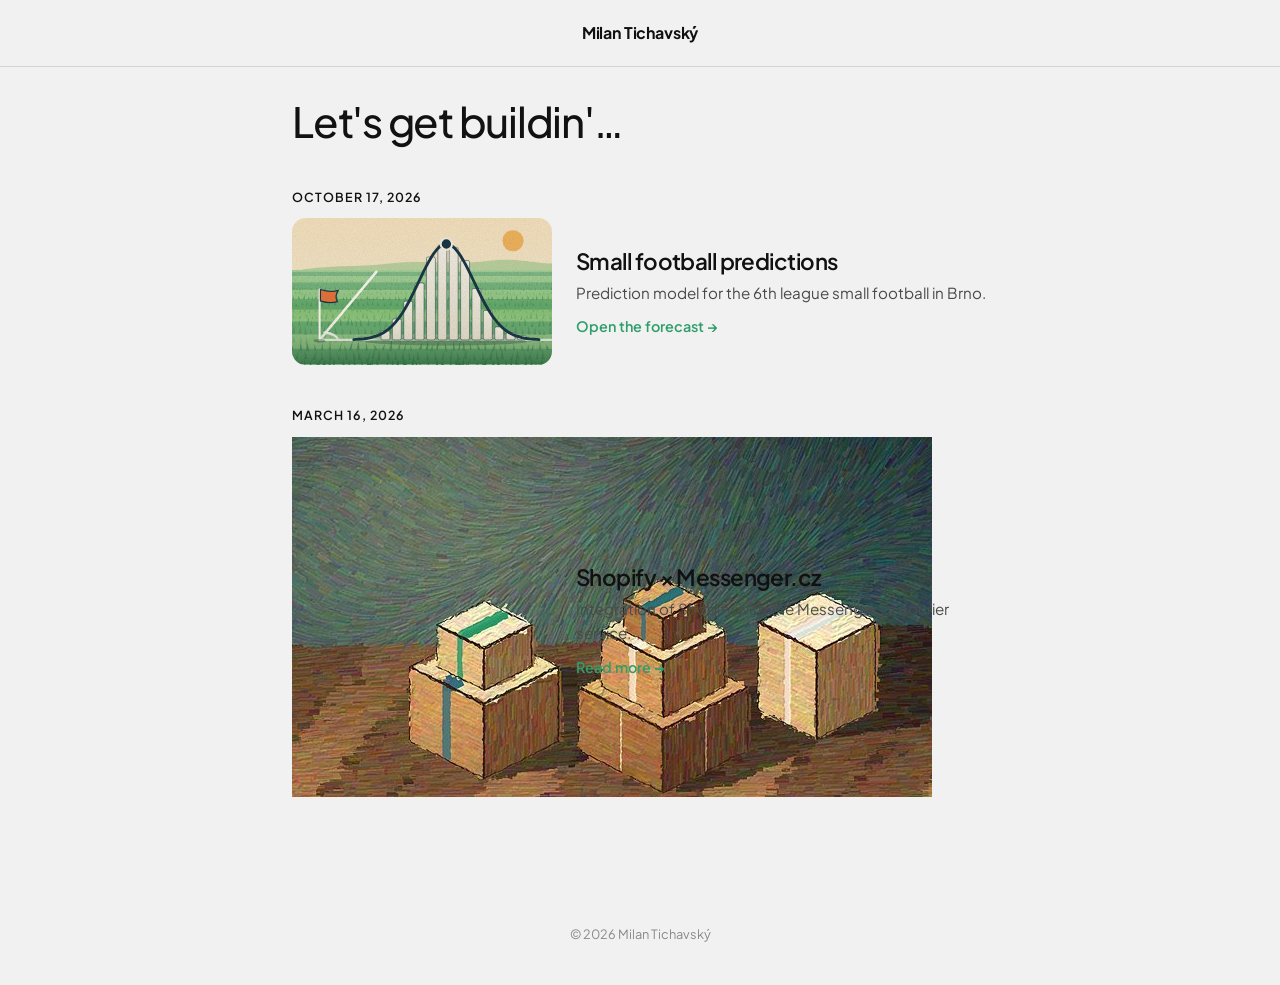
==== commit 6d1203b5: "Paint the Messenger thumbnail as an oil still life The flat SVG of parcels looked out of place next " ====
--- a/index.html
+++ b/index.html
@@ -62,24 +62,7 @@
         <time datetime="2026-03-16">March 16, 2026</time>
         <a class="entry" href="integrace-messenger/index.html">
           <div class="thumb">
-            <svg viewBox="0 0 320 180" role="img" aria-label="A stack of parcels on its way from a shop">
-              <defs>
-                <linearGradient id="bg-b" x1="0" y1="0" x2="1" y2="1"><stop offset="0" stop-color="#f4b77a"/><stop offset="1" stop-color="#d9673f"/></linearGradient>
-                <filter id="grain-b"><feTurbulence type="fractalNoise" baseFrequency=".9" numOctaves="2" stitchTiles="stitch"/><feColorMatrix values="0 0 0 0 0  0 0 0 0 0  0 0 0 0 0  0 0 0 .1 0"/><feComposite in2="SourceGraphic" operator="in"/></filter>
-              </defs>
-              <rect width="320" height="180" fill="url(#bg-b)"/>
-              <g fill="#f4efe3" opacity=".35"><circle cx="151.3" cy="129.4" r="1.7"/><circle cx="228.5" cy="165.8" r="1.1"/><circle cx="256.3" cy="80" r="1.7"/><circle cx="281.2" cy="17.5" r="0.8"/><circle cx="69.4" cy="173.8" r="1.1"/><circle cx="200.5" cy="54.2" r="1.2"/><circle cx="123.5" cy="63.2" r="1.3"/><circle cx="187" cy="162.8" r="1.4"/><circle cx="297.3" cy="154.2" r="1.8"/><circle cx="214.8" cy="29.4" r="1.6"/><circle cx="308.7" cy="162.8" r="1.3"/><circle cx="228.4" cy="38" r="1.6"/><circle cx="183.5" cy="51.3" r="0.7"/><circle cx="273.3" cy="178.2" r="0.7"/><circle cx="256.2" cy="73.9" r="0.8"/><circle cx="94" cy="138.4" r="1.6"/><circle cx="14.1" cy="110.6" r="0.7"/><circle cx="229.9" cy="59.6" r="1.7"/><circle cx="313.8" cy="91" r="1.8"/><circle cx="99.1" cy="13.9" r="1.3"/><circle cx="10" cy="35.5" r="1.1"/><circle cx="195.3" cy="28.1" r="0.7"/><circle cx="277.7" cy="56.5" r="1.8"/><circle cx="286.9" cy="68" r="1.2"/><circle cx="166.4" cy="115.9" r="1.3"/><circle cx="179" cy="111.6" r="1.7"/><circle cx="162.2" cy="77.6" r="1.5"/><circle cx="76" cy="54.2" r="1.8"/><circle cx="166.8" cy="98.7" r="0.6"/><circle cx="132.9" cy="104.4" r="0.6"/><circle cx="197.1" cy="113.8" r="0.7"/><circle cx="200.7" cy="83.9" r="1.4"/><circle cx="112.8" cy="127.3" r="1.5"/><circle cx="7.1" cy="10.9" r="1.4"/><circle cx="308.3" cy="45.2" r="1.1"/><circle cx="189.7" cy="57.6" r="1"/><circle cx="100.1" cy="66.4" r="1.3"/><circle cx="96.1" cy="67.9" r="1.5"/><circle cx="8.6" cy="102.5" r="1.5"/><circle cx="99.2" cy="40.1" r="1.6"/></g>
-              <circle cx="70" cy="58" r="64" fill="#fff" opacity=".07"/><circle cx="70" cy="58" r="40" fill="#fff" opacity=".07"/>
-              <g stroke="#f4efe3" stroke-opacity=".45" stroke-width="3" stroke-linecap="round"><path d="M36.2 99.9h33.5" /><path d="M76.4 108.8h20.8" /><path d="M11.4 132.1h28.9" /><path d="M35.8 149.5h37.8" /><path d="M102 92.4h44.8" /><path d="M26.6 109.8h54.5" /><path d="M67.5 121.5h46.2" /><path d="M17 123.4h42.8" /><path d="M43.1 43.4h54.4" /></g>
-              <path d="M-6 160C50 160 70 98 128 112" fill="none" stroke="#f4efe3" stroke-width="4" stroke-dasharray="1 11" stroke-linecap="round"/>
-              <g opacity="0.55" stroke="#1a3846" stroke-width="2.5" stroke-linejoin="round"><path d="M46 48L64 57.0V77.0L46 68z" fill="#d9c9a6"/><path d="M64 57.0L82 48V68L64 77.0z" fill="#c4b088"/><path d="M64 39.0L82 48L64 57.0L46 48z" fill="#f4efe3"/><path d="M55.0 43.5L73.0 52.5V72.5" fill="none" stroke="#2f6f7a" stroke-width="2.9" stroke-linejoin="miter"/></g>
-              <g opacity="0.7" stroke="#1a3846" stroke-width="2.5" stroke-linejoin="round"><path d="M104 128L118 135.0V150.0L104 143z" fill="#d9c9a6"/><path d="M118 135.0L132 128V143L118 150.0z" fill="#c4b088"/><path d="M118 121.0L132 128L118 135.0L104 128z" fill="#f4efe3"/><path d="M111.0 124.5L125.0 131.5V146.5" fill="none" stroke="#2f6f7a" stroke-width="2.2" stroke-linejoin="miter"/></g>
-              <ellipse cx="214" cy="164" rx="80" ry="10" fill="#7a2e14" opacity=".3"/>
-              <g opacity="1" stroke="#1a3846" stroke-width="2.5" stroke-linejoin="round"><path d="M152 104L186 121.0V159.0L152 142z" fill="#d9c9a6"/><path d="M186 121.0L220 104V142L186 159.0z" fill="#c4b088"/><path d="M186 87.0L220 104L186 121.0L152 104z" fill="#f4efe3"/><path d="M169.0 95.5L203.0 112.5V150.5" fill="none" stroke="#2f6f7a" stroke-width="5.4" stroke-linejoin="miter"/><path d="M159.48 115.4l17.0 8.5v14.4l-17.0 -8.5z" fill="#fff" stroke-width="1.5"/><path d="M162.2 120.6l10.2 5.1" stroke-width="1.2"/><path d="M162.2 124.0l10.2 5.1" stroke-width="1.2"/><path d="M162.2 127.4l10.2 5.1" stroke-width="1.2"/></g>
-              <g opacity="1" stroke="#1a3846" stroke-width="2.5" stroke-linejoin="round"><path d="M214 112L244 127.0V161.0L214 146z" fill="#d9c9a6"/><path d="M244 127.0L274 112V146L244 161.0z" fill="#c4b088"/><path d="M244 97.0L274 112L244 127.0L214 112z" fill="#f4efe3"/><path d="M229.0 104.5L259.0 119.5V153.5" fill="none" stroke="#2f6f7a" stroke-width="4.8" stroke-linejoin="miter"/><path d="M220.6 122.2l15.0 7.5v12.9l-15.0 -7.5z" fill="#fff" stroke-width="1.5"/><path d="M223.0 126.8l9.0 4.5" stroke-width="1.2"/><path d="M223.0 129.9l9.0 4.5" stroke-width="1.2"/><path d="M223.0 132.9l9.0 4.5" stroke-width="1.2"/></g>
-              <g opacity="1" stroke="#1a3846" stroke-width="2.5" stroke-linejoin="round"><path d="M156 70L186 85.0V117.0L156 102z" fill="#d9c9a6"/><path d="M186 85.0L216 70V102L186 117.0z" fill="#c4b088"/><path d="M186 55.0L216 70L186 85.0L156 70z" fill="#f4efe3"/><path d="M171.0 62.5L201.0 77.5V109.5" fill="none" stroke="#2f6f7a" stroke-width="4.8" stroke-linejoin="miter"/><path d="M162.6 79.6l15.0 7.5v12.2l-15.0 -7.5z" fill="#fff" stroke-width="1.5"/><path d="M165.0 84.0l9.0 4.5" stroke-width="1.2"/><path d="M165.0 86.9l9.0 4.5" stroke-width="1.2"/><path d="M165.0 89.8l9.0 4.5" stroke-width="1.2"/></g>
-              <rect width="320" height="180" fill="#000" filter="url(#grain-b)"/>
-            </svg>
+            <img src="integrace-messenger/thumb.jpg" width="640" height="360" alt="Oil painting of stacks of taped parcels on a wooden floor" />
           </div>
           <div class="body">
             <h2>Shopify × Messenger.cz</h2>
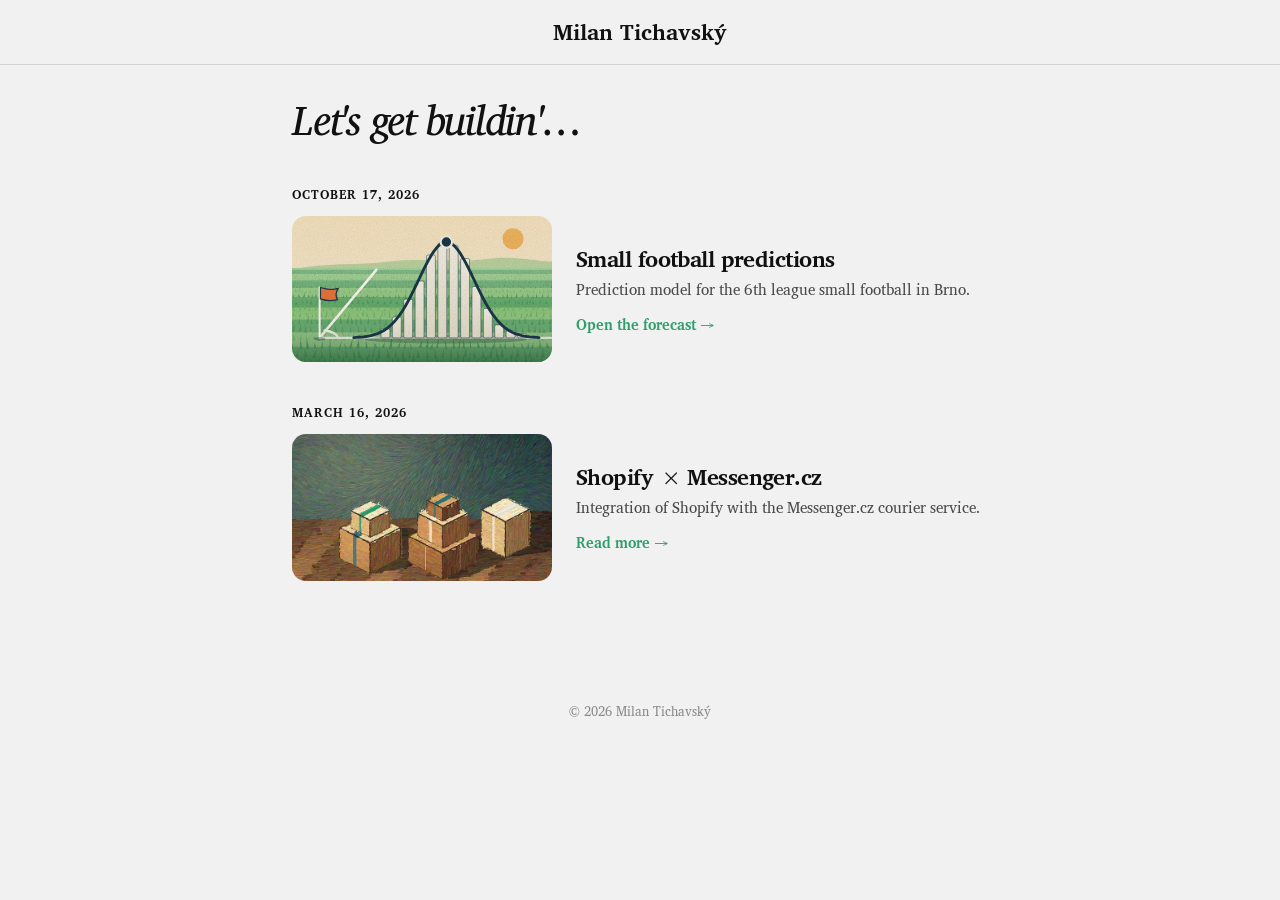
==== commit 2ec23264: "Share one page shell and switch to Charis SIL Every page carried its own copy of the head, top bar a" ====
--- a/index.html
+++ b/index.html
@@ -7,13 +7,13 @@
   <meta name="description" content="Projects by Milan Tichavský, newest first." />
   <link rel="preconnect" href="https://fonts.googleapis.com" />
   <link rel="preconnect" href="https://fonts.gstatic.com" crossorigin />
-  <link href="https://fonts.googleapis.com/css2?family=Plus+Jakarta+Sans:wght@400;500;600;700&display=swap" rel="stylesheet" />
+  <link href="https://fonts.googleapis.com/css2?family=Charis+SIL:ital,wght@0,400;0,700;1,400;1,700&amp;display=swap" rel="stylesheet" />
   <link rel="stylesheet" href="style.css" />
 </head>
 <body>
   <nav>
     <div class="wrap">
-      <a href="/" class="nav-logo">Milan Tichavský</a>
+      <a href="index.html" class="nav-logo">Milan Tichavský</a>
     </div>
   </nav>
 
--- a/style.css
+++ b/style.css
@@ -10,7 +10,7 @@
   --accent-bg: #e6f3ec;
   --blue: #4f8dce;
   --rule: rgba(0,0,0,0.12);
-  --font: 'Plus Jakarta Sans', system-ui, -apple-system, 'Segoe UI', sans-serif;
+  --font: 'Charis SIL', Charis, Georgia, 'Times New Roman', serif;
   --max: 760px;
 }
 
@@ -35,7 +35,7 @@
 /* ── Nav ── */
 nav {
   border-bottom: 1px solid var(--rule);
-  padding: 1.25rem 0;
+  padding: 0.85rem 0;
   position: sticky;
   top: 0;
   background: rgba(241,241,241,0.92);
@@ -51,9 +51,8 @@
 
 .nav-logo {
   font-family: var(--font);
-  font-size: 1rem;
+  font-size: 1.4rem;
   font-weight: 700;
-  letter-spacing: -0.01em;
   color: var(--ink);
   text-decoration: none;
 }
@@ -472,7 +471,7 @@
 
 /* ── Blog-style home: dated project list ── */
 .blog-intro { padding: 2rem 0 1.75rem; }
-.blog-intro h1 { font-size: clamp(1.9rem, 4.5vw, 2.6rem); font-weight: 500; margin-bottom: 0.9rem; }
+.blog-intro h1 { font-size: clamp(1.9rem, 4.5vw, 2.6rem); font-weight: 500; font-style: italic; margin-bottom: 0.9rem; }
 
 .feed { list-style: none; display: flex; flex-direction: column; gap: 2.5rem; padding-bottom: 5rem; }
 
@@ -495,8 +494,8 @@
   text-decoration: none;
 }
 
-.entry .thumb svg { display: block; width: 100%; height: auto; border-radius: 14px; transition: transform 0.2s; }
-.entry:hover .thumb svg { transform: translateY(-2px); }
+.entry .thumb svg, .entry .thumb img { display: block; width: 100%; height: auto; border-radius: 14px; transition: transform 0.2s; }
+.entry:hover .thumb svg, .entry:hover .thumb img { transform: translateY(-2px); }
 .entry:hover h2 { text-decoration: underline; text-underline-offset: 4px; text-decoration-thickness: 2px; }
 .entry .tag { font-size: 0.72rem; font-weight: 600; letter-spacing: 0.1em; text-transform: uppercase; color: var(--blue); }
 .entry h2 { font-size: 1.4rem; margin: 0.3rem 0 0.4rem; }
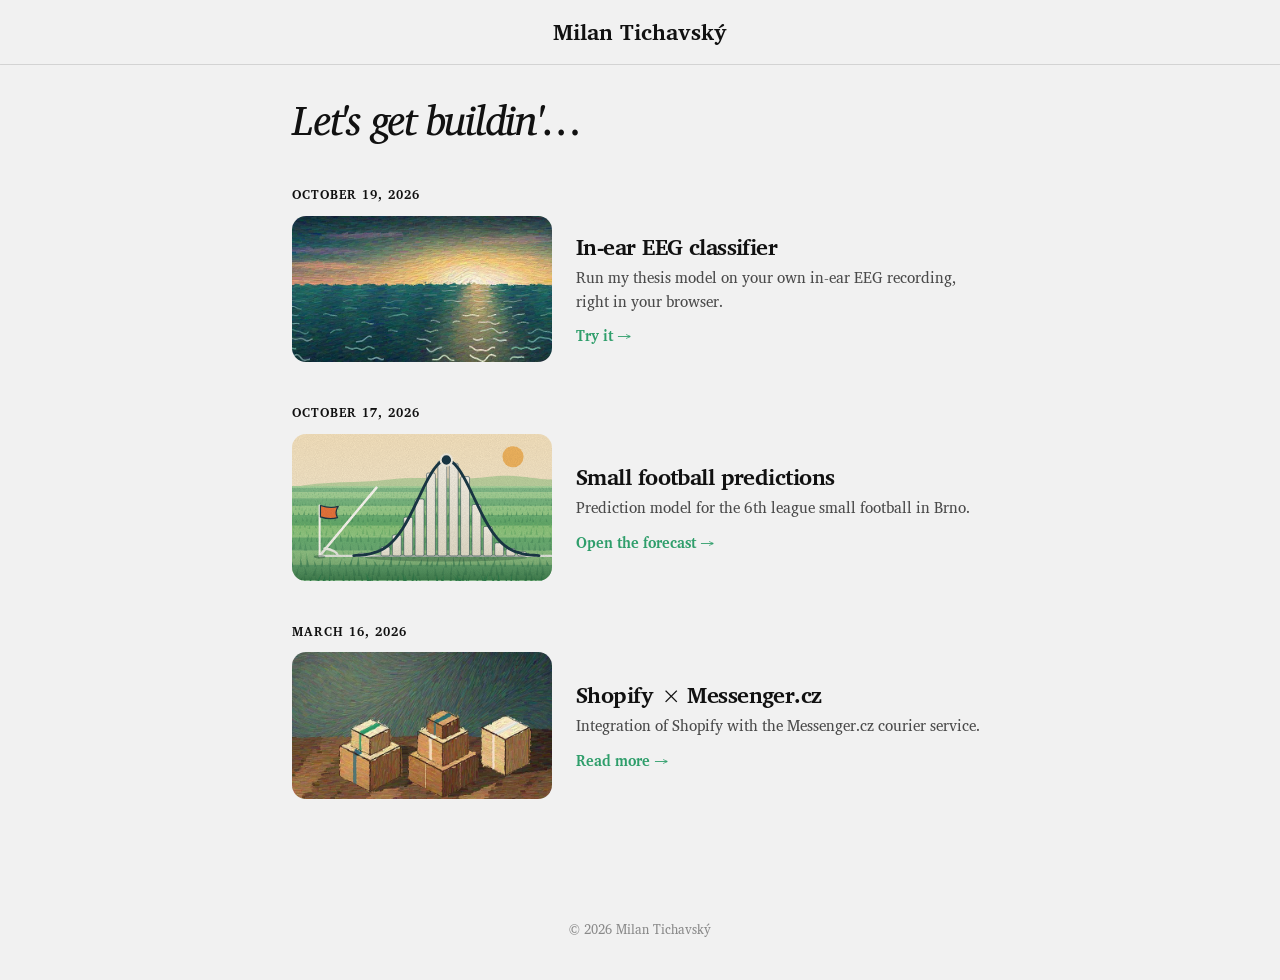
==== commit 882b95ff: "Add the in-browser in-ear EEG classifier Lets visitors run the thesis model (CNN-AttnS binary, fold " ====
--- a/index.html
+++ b/index.html
@@ -23,6 +23,20 @@
     </header>
 
     <ol class="feed">
+      <li>
+        <time datetime="2026-10-19">October 19, 2026</time>
+        <a class="entry" href="eeg/index.html">
+          <div class="thumb">
+            <img src="eeg/thumb.jpg" width="640" height="360" alt="Oil painting of a sea at dusk whose ripples are EEG traces" />
+          </div>
+          <div class="body">
+            <h2>In-ear EEG classifier</h2>
+            <p>Run my thesis model on your own in-ear EEG recording, right in your browser.</p>
+            <span class="more">Try it →</span>
+          </div>
+        </a>
+      </li>
+
       <li>
         <time datetime="2026-10-17">October 17, 2026</time>
         <a class="entry" href="maly-fotbal/index.html">
